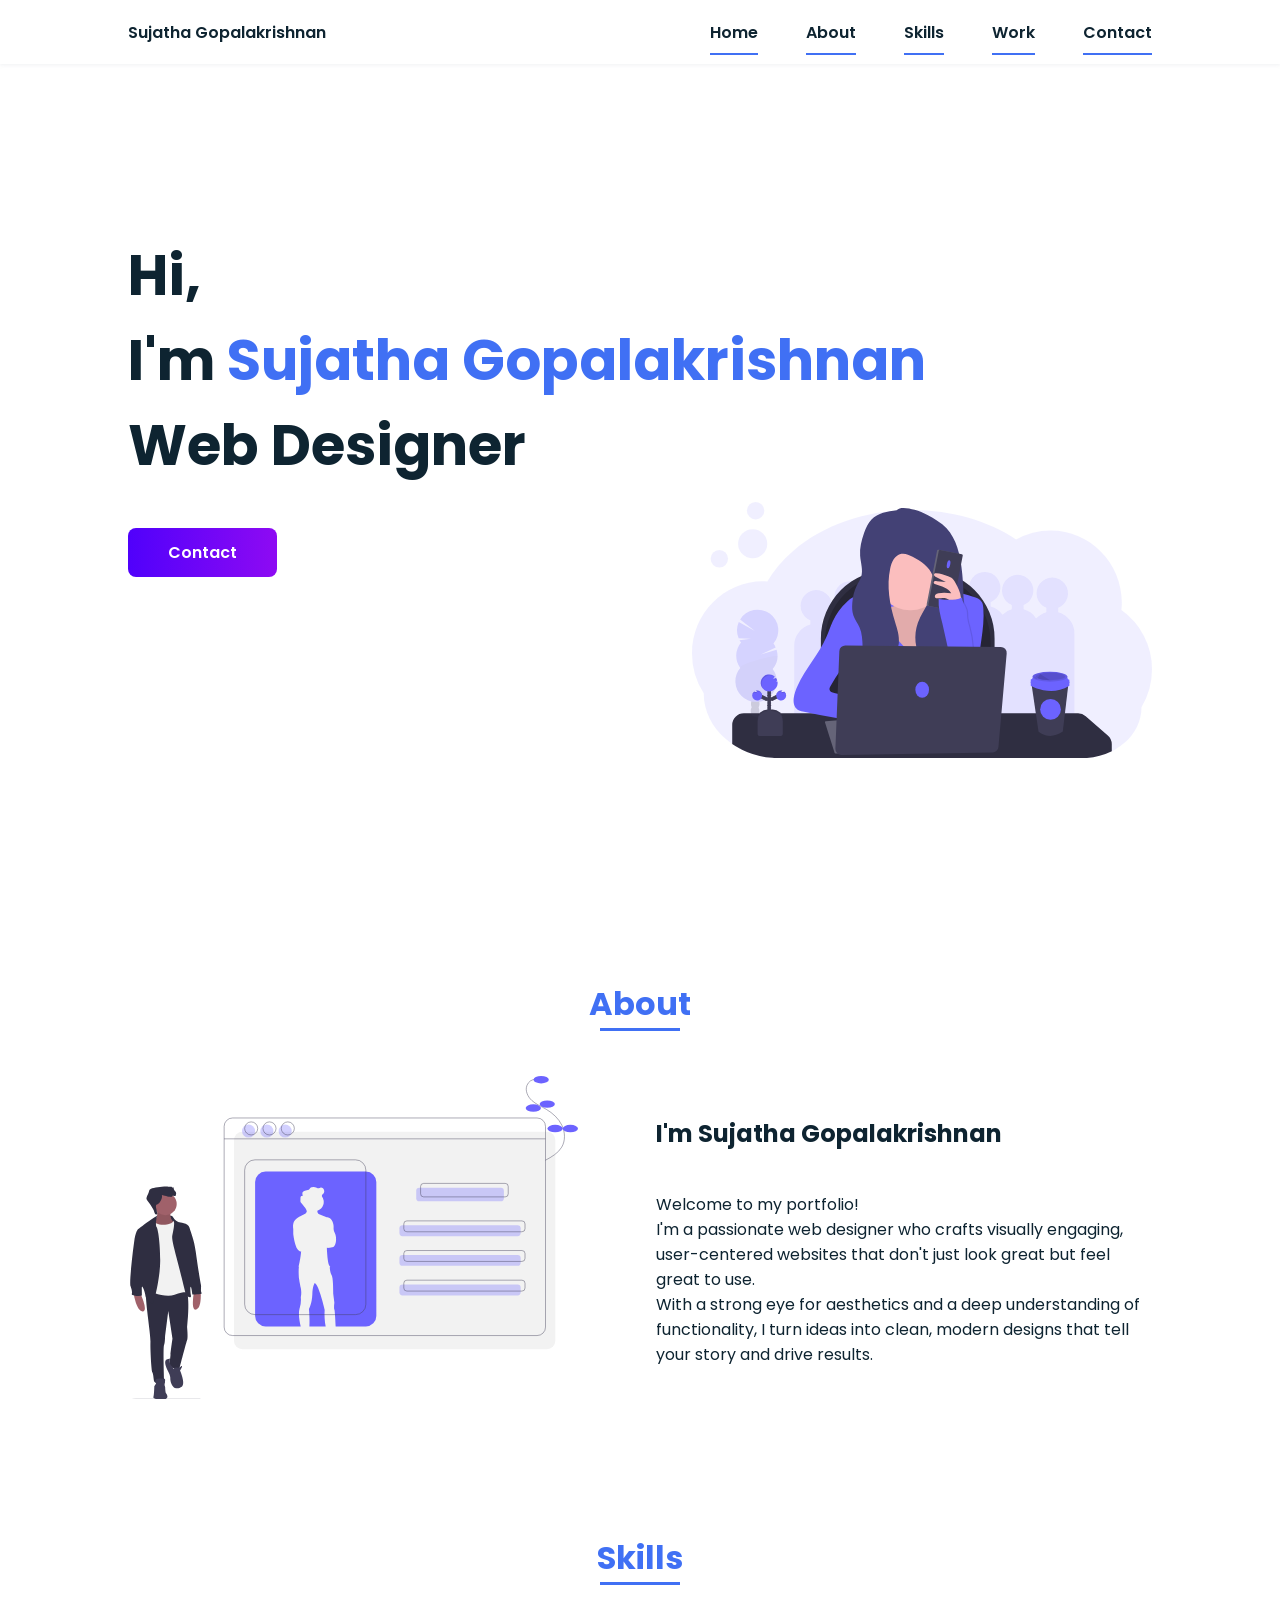
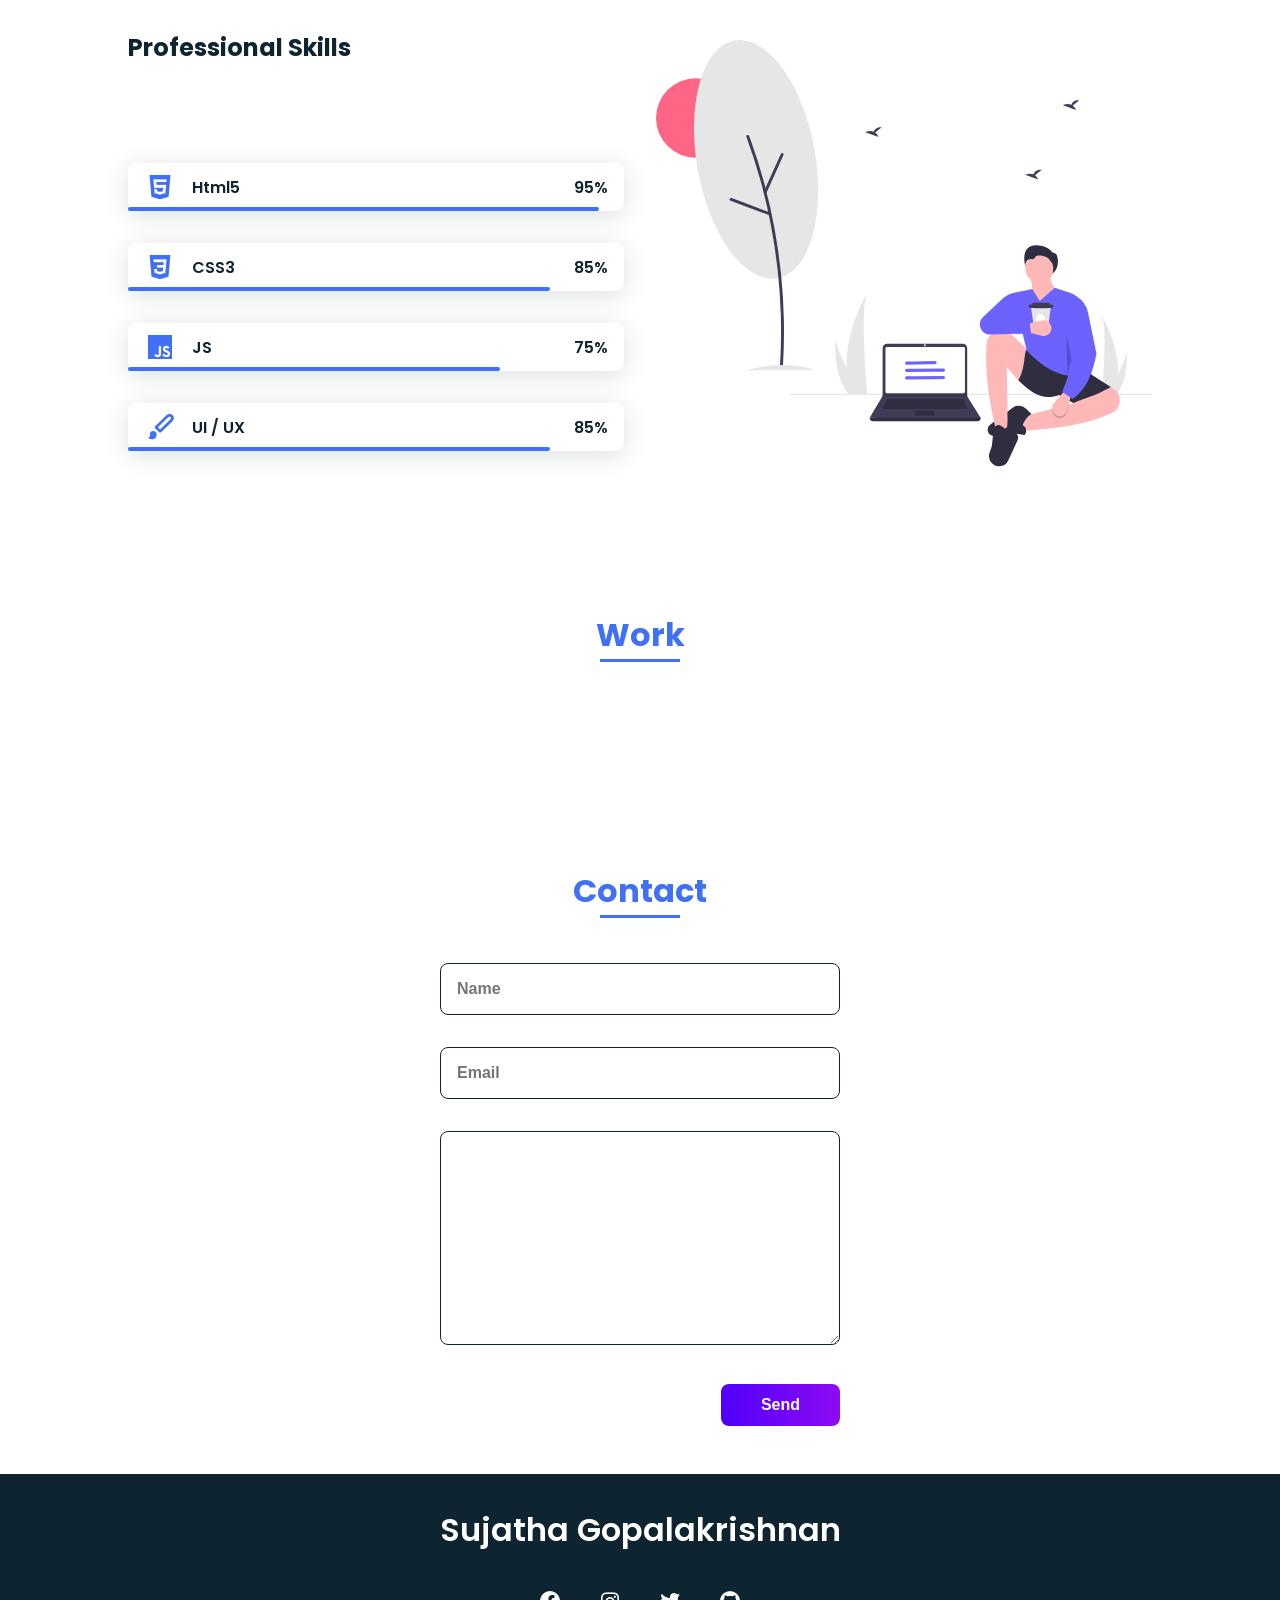
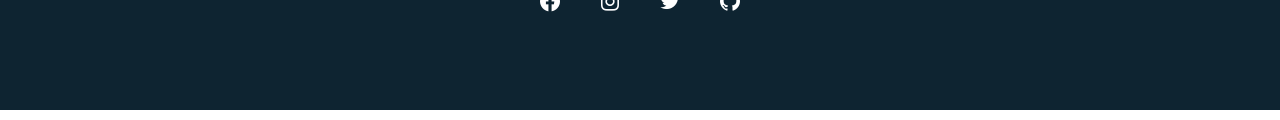
==== index.html @ 16f2803c "Add files via upload" ====
<!DOCTYPE html>
<html lang="en">
  <head>
    <meta charset="UTF-8" />
    <meta http-equiv="X-UA-Compatible" content="IE=edge" />
    <meta name="viewport" content="width=device-width, initial-scale=1.0" />
    <title>Professional Portfolio</title>
    <link rel="stylesheet" href="styles.css" />
    <link rel="stylesheet" href="https://unpkg.com/boxicons@latest/css/boxicons.min.css"
    />
    <link href="https://unpkg.com/aos@2.3.1/dist/aos.css" rel="stylesheet" />
  </head>
  <body>
    <!-- Header Section -->
    <header class="header">
      <nav class="nav bd_grid">
        <div>
          <a href="#" class="nav_logo">Sujatha Gopalakrishnan</a>
        </div>

        <div class="nav_menu" id="nav_menu">
          <ul class="nav_list">
            <li class="nav_items">
              <a href="#home" class="nav_link active">Home</a>
            </li>
            <li class="nav_items">
              <a href="#about" class="nav_link active">About</a>
            </li>
            <li class="nav_items">
              <a href="#skills" class="nav_link active">Skills</a>
            </li>
            <li class="nav_items">
              <a href="#work" class="nav_link active">Work</a>
            </li>
            <li class="nav_items">
              <a href="#contact" class="nav_link active">Contact</a>
            </li>
          </ul>
        </div>

        <div class="nav_toggle" id="nav_toggle">
          <i class="bx bx-menu-alt-right"></i>
        </div>
      </nav>
    </header>

    <main class="main">
      <!-- HOME SECTION -->
      <section class="home bd_grid" id="home">
        <div class="home_data" data-aos="fade-down">
          <h1 class="home_title">
            Hi, <br />I'm <span class="home_title-color">Sujatha Gopalakrishnan</span
            ><br />Web Designer
          </h1>
          <a href="#contact" class="button"> Contact</a>
        </div>

        <div class="home_social">
          <a href="#" class="home_social-icon" data-aos="fade-down"
            ><i class="bx bxl-facebook-circle"></i
          ></a>
          <a
            href="#"
            class="home_social-icon"
            data-aos="fade-down"
            data-aos-delay="250"
            ><i class="bx bxl-instagram"></i
          ></a>
          <a
            href="#"
            class="home_social-icon"
            data-aos="fade-down"
            data-aos-delay="300"
            ><i class="bx bxl-twitter"></i
          ></a>
          <a
            href="#"
            class="home_social-icon"
            data-aos="fade-down"
            data-aos-delay="350"
            ><i class="bx bxl-github"></i
          ></a>
        </div>

        <div class="home_img" data-aos="fade-down" data-aos-delay="500">
          <svg
            id="a154b3ae-224e-4b43-86b8-0ffeb27982c5"
            data-name="Layer 1"
            xmlns="http://www.w3.org/2000/svg"
            viewBox="0 0 1144 637"
          >
            <title>working remotely</title>
            <path
              d="M1172,547.81a180.56,180.56,0,0,1-26.12,93.88c0,34.62-16.14,66-42.32,88.87a144.74,144.74,0,0,1-21.08,15.28c-.3.19-.61.37-.92.55-.56.33-1.12.66-1.69,1l-.53.31h0c-2.39,1.35-4.83,2.65-7.32,3.87a165.67,165.67,0,0,1-73.76,17H245.17q-9,0-17.84-.72a211.15,211.15,0,0,1-61.06-14.14q-5.72-2.26-11.22-4.86-2.62-1.23-5.19-2.53c-1.07-.54-2.14-1.1-3.2-1.66A190.5,190.5,0,0,1,128,733.32a183.89,183.89,0,0,1-15.8-12.12C78.17,692,57.12,651.59,57.12,607A180.5,180.5,0,0,1,28,508.32c0-99.14,79.24-179.51,177-179.51,3,0,6,.09,9,.25.43,0,.85,0,1.28.06,16.48-28.09,38.51-53.9,65-76.62,72.24-61.9,177.82-100.92,295.43-100.92,98.82,0,189.15,27.55,258.34,73.07A174.18,174.18,0,0,1,920,202.1c97.74,0,177,80.37,177,179.51a184.9,184.9,0,0,1-1,18.78A180,180,0,0,1,1172,547.81Z"
              transform="translate(-28 -131.5)"
              fill="#6c63ff"
              opacity="0.1"
            />
            <path
              d="M938.69,405.47V394.74a39.05,39.05,0,1,0-29.38,0v10.73A55,55,0,0,0,883.77,421a55.08,55.08,0,0,0-31.08-22.52V387.74a39.05,39.05,0,1,0-29.38,0v10.73a55,55,0,0,0-23.21,13.16,55.08,55.08,0,0,0-29.41-20.16V380.74a39.05,39.05,0,1,0-29.38,0v10.73a55,55,0,0,0-26,16.06,55.09,55.09,0,0,0-36.57-33.06V363.74a39.05,39.05,0,1,0-29.38,0v10.73a55,55,0,0,0-40,47.77,54.62,54.62,0,0,0-16.57-7.77V403.74a39.05,39.05,0,1,0-29.38,0v10.73a55.18,55.18,0,0,0-34.66,28.7,54.58,54.58,0,0,0-15-6.7V425.74a39.05,39.05,0,1,0-29.38,0v10.73a54.29,54.29,0,0,0-14.21,6.22,55.14,55.14,0,0,0-34.41-28.22V403.74a39.05,39.05,0,1,0-29.38,0v10.73a55.1,55.1,0,0,0-35.87,31.36,55,55,0,0,0-18.75-9.36V425.74a39.05,39.05,0,1,0-29.38,0v10.73a55,55,0,0,0-40.31,53v248H392v-22h52v22H554v-22h79v-40h68v17h82v7h86v7H979v-248A55,55,0,0,0,938.69,405.47Z"
              transform="translate(-28 -131.5)"
              fill="#6c63ff"
              opacity="0.1"
            />
            <path
              d="M490.78,169h91.43A170.28,170.28,0,0,1,752.5,339.28V570a0,0,0,0,1,0,0h-432a0,0,0,0,1,0,0V339.28A170.28,170.28,0,0,1,490.78,169Z"
              fill="#2f2e41"
            />
            <path
              d="M500.78,178.28h71.43A170.28,170.28,0,0,1,742.5,348.56V560.71a0,0,0,0,1,0,0h-412a0,0,0,0,1,0,0V348.56A170.28,170.28,0,0,1,500.78,178.28Z"
              opacity="0.2"
            />
            <path
              d="M1072,734.09v17.46a165.67,165.67,0,0,1-73.76,17H245.17q-9,0-17.84-.72a211.15,211.15,0,0,1-61.06-14.14q-5.72-2.26-11.22-4.86-2.62-1.23-5.19-2.53c-1.07-.54-2.14-1.1-3.2-1.66A190.5,190.5,0,0,1,128,733.32V685.9A28.9,28.9,0,0,1,156.9,657H988.13a28.9,28.9,0,0,1,19,7.17l55,48.2A28.87,28.87,0,0,1,1072,734.09Z"
              transform="translate(-28 -131.5)"
              fill="#2f2e41"
            />
            <path
              d="M510.67,357.31q-32.71,2.16-65.17,7c-6.15.92-12.39,1.94-18,4.66a52.8,52.8,0,0,0-11.94,8.56,157.38,157.38,0,0,0-38,51.53c-5.57,12.15-9.57,25-14.82,37.25-18.69,43.75-52.59,79.53-72.32,122.82-4.27,9.37-7.87,19.15-9.3,29.34-1.48,10.54.2,22.84,8.86,29,4,2.83,8.86,4,13.62,5a1641.51,1641.51,0,0,0,181.57,29.65c-6.61-6.38-8.82-16.27-7.95-25.41s4.46-17.78,8-26.25q-51.81-11.43-103.36-24c-5.13-1.25-11.29-3.6-11.92-8.84-.32-2.67,1-5.24,2.3-7.59a407.17,407.17,0,0,1,52.4-74c0,28.06-1.39,59.75-1.39,87.82H747.35a248,248,0,0,1-6.84-48.85C739,501.24,757.1,447.89,752.4,394.24c-.44-4.95-1.12-10.05-3.71-14.29-4.47-7.32-13.39-10.35-21.59-12.85-31.44-9.56-63.54-19.23-96.4-18.48-9.77.23-19.5,1.37-29.21,2.52C571.9,354.63,540.4,355.34,510.67,357.31Z"
              transform="translate(-28 -131.5)"
              fill="#6c63ff"
            />
            <path
              d="M358.88,679.82l23.6,75.53a2.36,2.36,0,0,0,2.25,1.65H486l-24-88-101.06,7.77A2.36,2.36,0,0,0,358.88,679.82Z"
              transform="translate(-28 -131.5)"
              fill="#656478"
            />
            <path
              d="M532,389.79c-4.4,2.53-9.53,3.44-14.53,4.31l-32.27,5.6c-6.28,1.09-12.89,2.33-17.73,6.48-9.9,8.47-7.76,24.06-4.76,36.74l6,25.44c4.52,19.12,9.14,38.47,18.41,55.79,16.19,30.23,45.89,52,78.55,62.49,11.67,3.75,24,6.19,36.18,4.85,23.86-2.62,44.27-19.63,56.85-40.08s18.57-44.17,24.06-67.55c5.27-22.38,10.28-45.08,9.94-68.08-.1-7.16-.82-14.64-4.64-20.71-8.37-13.33-27.34-14.33-42.89-11.87-2.42.39-4.93.81-7.26.08-7-2.18-7.16-11.79-10.16-18.46-5.67-12.58-22.49-14.81-36.24-13.67s-35.16,2.61-47.14,10.4C532.85,369,545.51,382,532,389.79Z"
              transform="translate(-28 -131.5)"
              fill="#fbbebe"
            />
            <path
              d="M532,389.79c-4.4,2.53-9.53,3.44-14.53,4.31l-32.27,5.6c-6.28,1.09-12.89,2.33-17.73,6.48-9.9,8.47-7.76,24.06-4.76,36.74l6,25.44c4.52,19.12,9.14,38.47,18.41,55.79,16.19,30.23,45.89,52,78.55,62.49,11.67,3.75,24,6.19,36.18,4.85,23.86-2.62,44.27-19.63,56.85-40.08s18.57-44.17,24.06-67.55c5.27-22.38,10.28-45.08,9.94-68.08-.1-7.16-.82-14.64-4.64-20.71-8.37-13.33-27.34-14.33-42.89-11.87-2.42.39-4.93.81-7.26.08-7-2.18-7.16-11.79-10.16-18.46-5.67-12.58-22.49-14.81-36.24-13.67s-35.16,2.61-47.14,10.4C532.85,369,545.51,382,532,389.79Z"
              transform="translate(-28 -131.5)"
              opacity="0.1"
            />
            <path
              d="M505.29,418.45c4.88,10.24,8.54,21.1,14.44,30.79,4.69,7.7,10.7,14.49,16.68,21.24C551.9,488,567.59,505.66,586.76,519a222.93,222.93,0,0,1,55.37-109c8.26-8.87,18.6-17.61,30.72-17.28,7.52.21,14.46,3.94,20.72,8.09,7,4.63,13.62,10,18.65,16.67,7.95,10.62,11.38,24.07,12,37.32s-1.44,26.47-3.48,39.57l-10.5,67.71c-.61,3.92-1.46,8.25-4.66,10.6a14.67,14.67,0,0,1-6,2.16c-38.17,7.43-77.51,2.61-116.4,2.23-43-.41-87.19,4.49-127.92-9.19-2.13-.72-4.34-1.55-5.78-3.26a12.06,12.06,0,0,1-2-4.31c-9.49-30.72-1.88-63.73,3.75-95.38a748.38,748.38,0,0,0,9.51-75.78c.17-2.29,25.33,2.77,28.14,4.39C496.53,398.07,501.61,410.73,505.29,418.45Z"
              transform="translate(-28 -131.5)"
              fill="#6c63ff"
            />
            <g opacity="0.2">
              <path
                d="M194.87,668.29c0,.46-.05.91-.1,1.35q-5.72-2.26-11.22-4.86a9.1,9.1,0,0,1-5.19-2.53c-1.07-.54-2.14-1.1-3.2-1.66a13.68,13.68,0,0,1,.81-1.46c2.06-3.26,5.19-5.3,8.64-5.19s6.44,2.34,8.29,5.71A16.87,16.87,0,0,1,194.87,668.29Z"
                transform="translate(-28 -131.5)"
                fill="#3f3d56"
              />
              <path
                d="M195.41,651.17a16.88,16.88,0,0,1-2.51,8.48c-2.06,3.25-5.19,5.29-8.64,5.18l-.71-.05a9.1,9.1,0,0,1-5.19-2.53,12.53,12.53,0,0,1-2.39-3.12,17.55,17.55,0,0,1,.54-17.12c2.06-3.26,5.19-5.3,8.64-5.19s6.44,2.34,8.29,5.71A16.87,16.87,0,0,1,195.41,651.17Z"
                transform="translate(-28 -131.5)"
                fill="#3f3d56"
              />
              <ellipse
                cx="185.25"
                cy="633.7"
                rx="14.01"
                ry="10.7"
                transform="translate(-481.98 667.38) rotate(-88.19)"
                fill="#3f3d56"
              />
              <ellipse
                cx="185.79"
                cy="616.59"
                rx="14.01"
                ry="10.7"
                transform="translate(-464.35 651.34) rotate(-88.19)"
                fill="#3f3d56"
              />
              <ellipse
                cx="186.33"
                cy="599.47"
                rx="14.01"
                ry="10.7"
                transform="translate(-446.72 635.3) rotate(-88.19)"
                fill="#3f3d56"
              />
              <path
                d="M150,481.05a49.66,49.66,0,0,1-3.8-6l28.26-3.73L144,470.6a51.38,51.38,0,0,1,.31-40.64l40.12,22.44-36.75-28.84a51.28,51.28,0,1,1,82.84,60,51.12,51.12,0,0,1,5.55,9.53L199,510.93l39.33-11.83A51.34,51.34,0,0,1,228.53,547,51.28,51.28,0,1,1,148,544.43a51.28,51.28,0,0,1,2-63.38Z"
                transform="translate(-28 -131.5)"
                fill="#6c63ff"
              />
              <path
                d="M240.5,515.62a51.06,51.06,0,0,1-12,31.35A51.28,51.28,0,1,1,148,544.43C141.37,535.49,240.68,509.87,240.5,515.62Z"
                transform="translate(-28 -131.5)"
                opacity="0.1"
              />
            </g>
            <circle
              cx="68.02"
              cy="141.18"
              r="21.63"
              fill="#6c63ff"
              opacity="0.1"
            />
            <circle
              cx="158.17"
              cy="21.63"
              r="21.63"
              fill="#6c63ff"
              opacity="0.1"
            />
            <circle
              cx="150.84"
              cy="103.76"
              r="36.25"
              fill="#6c63ff"
              opacity="0.1"
            />
            <circle cx="543" cy="185.5" r="84" fill="#fbbebe" />
            <path
              d="M536.88,152.17c-22.41,2.84-46.6,6.59-62.44,22.69-8.86,9-14.05,21-18.32,32.88-6.62,18.5-11.55,38-10,57.63,1.38,17.56,7.88,35.52,2.62,52.34-2.42,7.74-7.17,14.5-10.86,21.71-6.84,13.39-10.06,28.4-11.24,43.39-.82,10.31-.66,20.92,2.73,30.69,3.61,10.4,10.65,19.25,15.11,29.31,6.6,14.86,7.26,31.58,7.77,47.83s.94,32.39,1.32,48.58c.24,10.18.26,21.08-5.37,29.57,20.79-8.33,41.87-16.83,59.66-30.43s32.19-33.21,34.49-55.49c1.86-18.06-4.24-35.86-9.5-53.24-13-43-21.4-88.84-11.94-132.75,3.41-15.81,11.7-33.46,27.61-36.37,9.71-1.77,19.4,2.66,28.15,7.24,20.68,10.82,42,24.82,49.7,46.85,7,19.92,1.11,42.11-8,61.13s-21.51,36.51-28.59,56.39c-10.87,30.5-7.81,66.21,10.25,93.08s51.43,43.4,83.52,39.06c-2.51-10.84-10.38-19.6-14.6-29.9-7.67-18.71-2.5-40.23,5.75-58.69S694.21,440,699.37,420.4c3.64-13.8,4.08-28.22,4.06-42.49,0-22.46-1.11-44.93-3.27-67.29s-5.46-45-12.58-66.51c-5.72-17.25-14.05-33.93-26.51-47.16-13.26-14.09-30.52-23.64-47.47-33-10.14-5.58-20.5-11.23-31.88-13.32-9-1.65-18.46-4-27.64-4.15C547.84,146.39,541.28,147.74,536.88,152.17Z"
              transform="translate(-28 -131.5)"
              fill="#434175"
            />
            <rect
              x="624.01"
              y="254.09"
              width="60.85"
              height="141.74"
              rx="2.9"
              transform="translate(45.9 -250.24) rotate(10.98)"
              fill="#656478"
            />
            <rect
              x="628.09"
              y="254.88"
              width="60.85"
              height="141.74"
              rx="2.9"
              transform="translate(46.13 -251) rotate(10.98)"
              fill="#3f3d56"
            />
            <ellipse
              cx="666.17"
              cy="286.29"
              rx="10.05"
              ry="4.15"
              transform="translate(230.2 754.21) rotate(-79.02)"
              fill="#6c63ff"
            />
            <path
              d="M683,332.5c-2.64-4.67-5.46-9.5-9.91-12.49a35,35,0,0,0-8.18-3.67c-9.69-3.39-19.54-6.81-29.79-7.35-1.67-.08-3.58,0-4.67,1.28-2.24,2.63,1.31,6.21,4.38,7.8l24.42,12.65-22.51-2.38c-3.27-.35-7.93.54-7.69,3.82.16,2.15,2.52,3.32,4.56,4,14.45,5,31.15,8.92,39.06,22-10.54-1-21.31-2-31.64.32-2.83.64-5.76,1.63-7.61,3.86s-2.06,6,.27,7.77c1.44,1.07,3.38,1.1,5.18,1,7.33-.35,14.85-1.81,21.89.28s13.29,9.47,10.86,16.39c6.24.56,13.62,0,19.39-2.69,6.36-3,6.21-8.64,5.82-15.44C696,356.33,689.39,343.9,683,332.5Z"
              transform="translate(-28 -131.5)"
              fill="#fbbebe"
            />
            <path
              d="M676.69,550.49a1125.21,1125.21,0,0,0-23-116.92c-5-20-10.68-40.34-9.25-60.92,20.66,2.63,39.17,4.58,58.21-3.86.31,10.81,8.15,20,11,30.45,1.91,7,1.19,14.41,1.94,21.62s3,14.2,4.93,21.21a260.23,260.23,0,0,1,6.63,106.74C709.48,550.91,694.32,553.22,676.69,550.49Z"
              transform="translate(-28 -131.5)"
              opacity="0.1"
            />
            <path
              d="M673.69,550.49a1125.21,1125.21,0,0,0-23-116.92c-5-20-10.68-40.34-9.25-60.92,20.66,2.63,39.17,4.58,58.21-3.86.31,10.81,8.15,20,11,30.45,1.91,7,1.19,14.41,1.94,21.62s3,14.2,4.93,21.21a260.23,260.23,0,0,1,6.63,106.74C706.48,550.91,691.32,553.22,673.69,550.49Z"
              transform="translate(-28 -131.5)"
              fill="#6c63ff"
            />
            <path
              d="M384.63,745.27l9.79-242.87a14.86,14.86,0,0,1,15-14.26l386.52,3.7A14.86,14.86,0,0,1,810.59,508L790.17,740.67a14.86,14.86,0,0,1-14.55,13.56l-375.88,6.5A14.87,14.87,0,0,1,384.63,745.27Z"
              transform="translate(-28 -131.5)"
              fill="#3f3d56"
            />
            <ellipse cx="572.5" cy="467" rx="17" ry="20" fill="#6c63ff" />
            <path
              d="M964,584.76l-.8,6.86-13,110.86c-33.89,23.63-60.25.92-60.48,0L873.34,591.1l-.93-6.34Z"
              transform="translate(-28 -131.5)"
              fill="#3f3d56"
            />
            <path
              d="M964,584.76l-.8,6.86c-38.18,22.2-78.91,4.92-89.86-.52l-.93-6.34Z"
              transform="translate(-28 -131.5)"
              opacity="0.1"
            />
            <path
              d="M870.5,578.74v10s50.5,29.36,96,0v-10Z"
              transform="translate(-28 -131.5)"
              fill="#6c63ff"
            />
            <path
              d="M876.37,565.53s-1.47,6.75-5.87,7.34v8.51h96v-7.63s-5.87-1.47-5-8.22Z"
              transform="translate(-28 -131.5)"
              fill="#6c63ff"
            />
            <ellipse
              cx="890.21"
              cy="434.76"
              rx="43.3"
              ry="12.48"
              fill="#6c63ff"
            />
            <ellipse
              cx="890.21"
              cy="434.76"
              rx="43.3"
              ry="12.48"
              opacity="0.1"
            />
            <path
              d="M956.22,565.53c0,5-16.42,9.1-36.69,9.1h-1.08c-13.61-.1-25.37-2-31.37-4.84-2.71-1.28-4.25-2.73-4.25-4.26,0-2.54,4.2-4.84,11-6.49a113.49,113.49,0,0,1,25.73-2.61C939.8,556.43,956.22,560.5,956.22,565.53Z"
              transform="translate(-28 -131.5)"
              opacity="0.1"
            />
            <path
              d="M918.45,574.63c-13.61-.1-25.37-2-31.37-4.84h0L893.8,559Z"
              transform="translate(-28 -131.5)"
              opacity="0.1"
            />
            <path
              d="M880.1,566.23c-.52-.11-1.21.07-1.31.59a1.27,1.27,0,0,0,.2.75,10.67,10.67,0,0,0,4.78,4.09,2.85,2.85,0,0,0,1.09.35,1,1,0,0,0,1-.52,1.13,1.13,0,0,0-.07-.93,4.13,4.13,0,0,0-1.24-1.36C883.21,568.15,881.84,566.52,880.1,566.23Z"
              transform="translate(-28 -131.5)"
              opacity="0.1"
            />
            <circle cx="891.67" cy="515.79" r="25.83" fill="#6c63ff" />
            <path
              d="M188.33,515.85h12.11a25,25,0,0,1,25,25V578a0,0,0,0,1,0,0H163.33a0,0,0,0,1,0,0V540.85A25,25,0,0,1,188.33,515.85Z"
              fill="#3f3d56"
            />
            <path
              d="M188.33,515.85h12.11a25,25,0,0,1,25,25V578a0,0,0,0,1,0,0H163.33a0,0,0,0,1,0,0V540.85A25,25,0,0,1,188.33,515.85Z"
              opacity="0.1"
            />
            <circle cx="191.9" cy="524.55" r="4.97" fill="#3f3d56" />
            <circle cx="191.9" cy="518.34" r="4.97" fill="#3f3d56" />
            <circle cx="191.9" cy="512.12" r="4.97" fill="#3f3d56" />
            <circle cx="191.9" cy="505.91" r="4.97" fill="#3f3d56" />
            <circle cx="191.9" cy="499.7" r="4.97" fill="#3f3d56" />
            <circle cx="191.9" cy="493.49" r="4.97" fill="#3f3d56" />
            <circle cx="191.9" cy="487.28" r="4.97" fill="#3f3d56" />
            <circle cx="199.36" cy="489.76" r="4.97" fill="#3f3d56" />
            <circle cx="204.33" cy="487.28" r="4.97" fill="#3f3d56" />
            <circle cx="209.3" cy="484.79" r="4.97" fill="#3f3d56" />
            <circle cx="191.9" cy="481.07" r="4.97" fill="#3f3d56" />
            <circle cx="191.9" cy="474.86" r="4.97" fill="#3f3d56" />
            <circle cx="191.9" cy="468.64" r="4.97" fill="#3f3d56" />
            <circle cx="191.9" cy="462.43" r="4.97" fill="#3f3d56" />
            <path
              d="M240.5,577.91c-1.23.18-2.47.31-3.71.39A28.56,28.56,0,0,0,240,575a21.22,21.22,0,0,0-3-5.83,10.22,10.22,0,0,1-4,1.26c-1.23.18-2.47.31-3.71.4,1.63-1.33,3.15-3.33,4.75-5a21.09,21.09,0,1,0,6.61,12Z"
              transform="translate(-28 -131.5)"
              fill="#6c63ff"
            />
            <path
              d="M257.11,602.6a9.68,9.68,0,0,1-4.18,1.39c-1.23.18-2.47.32-3.71.4a36.4,36.4,0,0,0,3.68-3.82,12.44,12.44,0,1,0,4.21,2Z"
              transform="translate(-28 -131.5)"
              fill="#6c63ff"
            />
            <circle cx="184.45" cy="489.76" r="4.97" fill="#3f3d56" />
            <circle cx="179.48" cy="487.28" r="4.97" fill="#3f3d56" />
            <circle cx="174.51" cy="484.79" r="4.97" fill="#3f3d56" />
            <path
              d="M182.7,602.6a9.64,9.64,0,0,0,4.18,1.39c1.23.18,2.47.32,3.71.4a35.42,35.42,0,0,1-3.68-3.82,12.44,12.44,0,1,1-4.21,2Z"
              transform="translate(-28 -131.5)"
              fill="#6c63ff"
            />
            <path
              d="M188.33,519.58h12.11a25,25,0,0,1,25,25v32.87a4.24,4.24,0,0,1-4.24,4.24H167.57a4.24,4.24,0,0,1-4.24-4.24V544.58a25,25,0,0,1,25-25Z"
              fill="#3f3d56"
            />
            <g opacity="0.1">
              <path
                d="M240.88,579.27a18.83,18.83,0,0,1-1.6,1.52c.57,0,1.13-.09,1.7-.15C241,580.18,240.93,579.72,240.88,579.27Z"
                transform="translate(-28 -131.5)"
              />
              <path
                d="M231.82,573.33c1.25-.08,2.48-.21,3.72-.39a12,12,0,0,0,3.23-.88,21.28,21.28,0,0,0-1.74-2.87,7.52,7.52,0,0,1-2,.85A28.79,28.79,0,0,1,231.82,573.33Z"
                transform="translate(-28 -131.5)"
              />
              <path
                d="M201.27,584a21.08,21.08,0,0,1,32.5-17.76l.32-.34a21.1,21.1,0,1,0-27.82,31.73A21,21,0,0,1,201.27,584Z"
                transform="translate(-28 -131.5)"
              />
            </g>
            <g opacity="0.1">
              <path
                d="M249.22,606.87c1.24-.08,2.48-.21,3.71-.39a9.7,9.7,0,0,0,4.18-1.4,12.43,12.43,0,0,1,5,8.8,11.38,11.38,0,0,0,.07-1.31,12.38,12.38,0,0,0-5-10,9.68,9.68,0,0,1-4.18,1.39l-1,.13A25.37,25.37,0,0,1,249.22,606.87Z"
                transform="translate(-28 -131.5)"
              />
              <path
                d="M249.72,602.63a10.19,10.19,0,0,1,1.24.09c.65-.69,1.29-1.43,1.94-2.15a12.4,12.4,0,0,0-15.6,12c0,.42,0,.83.06,1.24A12.42,12.42,0,0,1,249.72,602.63Z"
                transform="translate(-28 -131.5)"
              />
            </g>
            <g opacity="0.1">
              <path
                d="M190.59,606.87c-1.24-.08-2.48-.21-3.71-.39a9.65,9.65,0,0,1-4.18-1.4,12.43,12.43,0,0,0-5,8.8,11.38,11.38,0,0,1-.07-1.31,12.38,12.38,0,0,1,5-10,9.64,9.64,0,0,0,4.18,1.39l1,.13A23.67,23.67,0,0,0,190.59,606.87Z"
                transform="translate(-28 -131.5)"
              />
              <path
                d="M190.09,602.63a10.36,10.36,0,0,0-1.25.09c-.64-.69-1.28-1.43-1.93-2.15a12.4,12.4,0,0,1,15.6,12c0,.42,0,.83-.06,1.24A12.42,12.42,0,0,0,190.09,602.63Z"
                transform="translate(-28 -131.5)"
              />
            </g>
          </svg>
        </div>
      </section>

      <!-- ABOUT SECTION -->
      <section class="about section" id="about">
        <h2 class="section-title" data-aos="fade-down">About</h2>

        <div class="about_container bd_grid">
          <div class="about_img" data-aos="fade-down" data-aos-delay="50">
            <svg
              id="fe80fb2b-bcaf-407e-919b-306adc32f78b"
              data-name="Layer 1"
              xmlns="http://www.w3.org/2000/svg"
              viewBox="0 0 1032 741.75278"
            >
              <title>profile</title>
              <line
                y1="741.25278"
                x2="166"
                y2="741.25278"
                fill="none"
                stroke="#3f3d56"
                stroke-miterlimit="10"
              />
              <rect
                x="243"
                y="127.75278"
                width="737"
                height="499"
                rx="19.39764"
                fill="#f2f2f2"
              />
              <rect
                x="220.5"
                y="96.25278"
                width="737"
                height="499"
                rx="19.39764"
                fill="none"
                stroke="#3f3d56"
                stroke-miterlimit="10"
              />
              <line
                x1="220.5"
                y1="144.09298"
                x2="957.5"
                y2="144.09298"
                fill="none"
                stroke="#3f3d56"
                stroke-miterlimit="10"
              />
              <rect
                x="661"
                y="256.25278"
                width="201"
                height="31"
                rx="7.09252"
                fill="#6c63ff"
                opacity="0.3"
              />
              <rect
                x="622.5"
                y="342.25278"
                width="278"
                height="25"
                rx="7.09252"
                fill="#6c63ff"
                opacity="0.3"
              />
              <rect
                x="622.5"
                y="410.25278"
                width="278"
                height="25"
                rx="7.09252"
                fill="#6c63ff"
                opacity="0.3"
              />
              <rect
                x="622.5"
                y="478.25278"
                width="278"
                height="25"
                rx="7.09252"
                fill="#6c63ff"
                opacity="0.3"
              />
              <rect
                x="671"
                y="246.25278"
                width="201"
                height="31"
                rx="7.09252"
                fill="none"
                stroke="#3f3d56"
                stroke-miterlimit="10"
              />
              <rect
                x="632.5"
                y="332.25278"
                width="278"
                height="25"
                rx="7.09252"
                fill="none"
                stroke="#3f3d56"
                stroke-miterlimit="10"
              />
              <rect
                x="632.5"
                y="400.25278"
                width="278"
                height="25"
                rx="7.09252"
                fill="none"
                stroke="#3f3d56"
                stroke-miterlimit="10"
              />
              <rect
                x="632.5"
                y="468.25278"
                width="278"
                height="25"
                rx="7.09252"
                fill="none"
                stroke="#3f3d56"
                stroke-miterlimit="10"
              />
              <circle
                cx="276.5"
                cy="126.25278"
                r="15"
                fill="#6c63ff"
                opacity="0.3"
              />
              <circle
                cx="318.5"
                cy="126.25278"
                r="15"
                fill="#6c63ff"
                opacity="0.3"
              />
              <circle
                cx="360.5"
                cy="126.25278"
                r="15"
                fill="#6c63ff"
                opacity="0.3"
              />
              <circle
                cx="282.5"
                cy="120.25278"
                r="15"
                fill="none"
                stroke="#3f3d56"
                stroke-miterlimit="10"
              />
              <circle
                cx="324.5"
                cy="120.25278"
                r="15"
                fill="none"
                stroke="#3f3d56"
                stroke-miterlimit="10"
              />
              <circle
                cx="366.5"
                cy="120.25278"
                r="15"
                fill="none"
                stroke="#3f3d56"
                stroke-miterlimit="10"
              />
              <path
                d="M537.854,653.37916c-2.51135-11.56848-3.17724-27.36932-2.33252-38.36047,0,0-12.69836-55.78644-22.68994-60.99133l-.00305.003c-.153.19678-5.00195,6.55383-5.61706,26.22443-.62452,19.98284-7.69971,33.09655-7.69971,33.09655s2.28955,24.90766.98047,40.02777Z"
                transform="translate(-84.5 -79.12639)"
                fill="#6c63ff"
              />
              <path
                d="M630.22827,298.37916H399.77173A23.77169,23.77169,0,0,0,376,322.15083V629.6075a23.77168,23.77168,0,0,0,23.77173,23.77166h80.855c-2.7002-11.19934-6.057-28.69067-2.65735-40.85241l-.00159-.008.0022.00525c.15869-.56757.32727-1.12738.51611-1.67047a63.49747,63.49747,0,0,0,2.29175-24.35407,50.6095,50.6095,0,0,0,0-21.23175c-2.4978-11.65564-4.24634-23.10522-4.24634-23.10522s-1.377-15.40234-.1748-24.84424c.02661-.2074.05762-.404.08667-.60541-.42432-.09655-.66235-.15228-.66235-.15228s3.53881-16.02789,4.78759-26.22748c.29493-2.40783.683-5.46032,1.10315-8.71478a20.93993,20.93993,0,0,1-3.3927-.86035c-11.24035-3.9549-14.779-39.75751-14.779-39.75751V429.656s-3.74683-17.38092,9.36694-25.08258c12.62793-7.41644,17.66968-9.44617,18.02613-9.58643.09619-.06878.19018-.13128.28833-.20727a11.06127,11.06127,0,0,0,3.28967-4.23371q.02619-.42873.01233-.85211c-.21326-4.06665-3.04419-7.76507-5.73047-10.99225q-3.43653-4.12857-6.87341-8.25726a8.07194,8.07194,0,0,1-1.77027-2.86487,6.604,6.604,0,0,1-.187-1.80389q-.00275-.33691.004-.673.056-3.07836.16724-6.15545c.06445-1.79224.51562-4.05353,2.27075-4.42182.91284-.19159,2.12109.14246,2.60364-.65576a1.56534,1.56534,0,0,0,.11682-1.06054c-.00586.02661-.00733.05444-.015.0805-.00586-.03339-.01159-.06695-.01782-.09985a22.43656,22.43656,0,0,1-.65051-4.38636,5.84207,5.84207,0,0,1,.282-1.96984c1.01672-2.97516,4.51782-4.196,7.61133-4.75727,3.09375-.56134,6.56653-1.04425,8.5083-3.51709a26.9506,26.9506,0,0,1,1.68884-2.37384,6.62979,6.62979,0,0,1,3.16589-1.59674,17.49792,17.49792,0,0,1,11.50623,1.02118c1.49646.68286,2.99963,1.60248,4.64124,1.49841,1.70507-.108,3.16162-1.3081,4.84509-1.60009,2.71911-.47156,5.31872,1.56567,6.65869,3.97827a9.85108,9.85108,0,0,1,1.23279,5.02313,6.912,6.912,0,0,1-1.76416,4.74109c-1.17017,1.24145-2.91626,2.09418-3.4021,3.72955-.198.66565-.152,1.38257-.32691,2.05457-.02185.084-.05737.16241-.08606.24365.03211.04169.06714.08112.09888.123a21.231,21.231,0,0,1-10.33215,33.01928c-.00794.21058-.01624.42133-.01514.63306a9.173,9.173,0,0,0,2.8396,7.0647l18.54724,7.606s11.16565-1.3534,15.19495,15.30957a28.82628,28.82628,0,0,1,.68982,8.45746c-.14636,2.51251.19507,6.93573,3.05725,12.66,4.57934,9.15881,3.53857,30.18237-5.82837,32.26392-8.87231,1.97161-12.32361,1.14331-12.66382,1.05023l-.02014.3681c.14612,3.94489,1.55029,37.969,6.64758,42.086,1.40955,1.13849,1.14026,1.90753-.01635,2.42578l.0028.00336s.0094.21856.03113.612c.15308,2.48846.93994,11.96472,4.35254,17.357,3.956,6.24457,3.54077,42.25739,3.54077,42.25739l2.70386,21.23181s-1.66419,13.11371,0,15.4024c.94556,1.29785,2.09057,21.40351,2.905,38.56964h69.53027A23.77168,23.77168,0,0,0,654,629.6075V322.15083A23.77169,23.77169,0,0,0,630.22827,298.37916Z"
                transform="translate(-84.5 -79.12639)"
                fill="#6c63ff"
              />
              <rect
                x="267.5"
                y="192.25278"
                width="278"
                height="355"
                rx="23.77165"
                fill="none"
                stroke="#3f3d56"
                stroke-miterlimit="10"
              />
              <path
                d="M185.32419,400.757S176,398,174,401s2.72669,24.7477,2.72669,24.7477l20.54589,1.24859-7.17022-18.10653Z"
                transform="translate(-84.5 -79.12639)"
                fill="#2f2e41"
              />
              <path
                d="M113.44417,579.34709s18.69466,41.04232,4.29762,39.753-19.98395-39.753-19.98395-39.753Z"
                transform="translate(-84.5 -79.12639)"
                fill="#a0616a"
              />
              <path
                d="M235.71128,575.07127s-8.20129,44.34751,5.45523,39.61078,9.76437-43.40874,9.76437-43.40874Z"
                transform="translate(-84.5 -79.12639)"
                fill="#a0616a"
              />
              <path
                d="M181.34664,390.46647s-.21488,20.6286,7.73573,21.703-4.51251,12.03335-4.51251,12.03335l-14.18216,2.79346L149.974,425.49212l-9.025-11.60359s15.90121-7.52084,9.025-30.9429Z"
                transform="translate(-84.5 -79.12639)"
                fill="#a0616a"
              />
              <path
                d="M181.34664,390.46647s-.21488,20.6286,7.73573,21.703-4.51251,12.03335-4.51251,12.03335l-14.18216,2.79346L149.974,425.49212l-9.025-11.60359s15.90121-7.52084,9.025-30.9429Z"
                transform="translate(-84.5 -79.12639)"
                opacity="0.1"
              />
              <path
                d="M217.87645,564.95005s10.09942,21.703,2.14881,89.82036c0,0,2.3637,24.0667.42977,28.5792s-17.83515,65.75367-17.83515,65.75367-20.41371,4.5125-23.20717-9.025c0,0,2.79346-19.33931,2.57857-22.34765s4.51251-35.88516,4.51251-35.88516l-9.66966-63.60485-7.306,57.37329s0,16.54586-2.36369,20.19884,0,77.14236,0,77.14236,6.66132,11.17383-3.4381,11.38871-19.12443-.21488-19.984-7.306-1.28929-14.18216-3.4381-18.47979-4.94227-53.50543-4.29762-70.69593-14.18216-105.50669-9.45478-114.74659S217.87645,564.95005,217.87645,564.95005Z"
                transform="translate(-84.5 -79.12639)"
                fill="#2f2e41"
              />
              <circle cx="85.8877" cy="293.29006" r="25.78575" fill="#a0616a" />
              <path
                d="M144.60195,414.31829s15.68633,11.60359,38.46374,2.3637c0,0,7.52084-3.653,6.8762-9.2399s15.68633,44.91018,15.68633,44.91018l16.54586,87.88643-.85953,35.88517s-7.306-3.653-30.08337,4.51251-59.95187-9.2399-59.95187-9.2399l1.28929-92.18405,1.28928-53.72031,3.4381-11.81847S139.015,410.45043,144.60195,414.31829Z"
                transform="translate(-84.5 -79.12639)"
                fill="#f2f2f2"
              />
              <path
                d="M182.06324,399.89323s3.79591-.61662,7.44889,5.18517,12.24823,9.45477,12.24823,9.45477,20.84348,1.28929,23.85182,12.46312,10.52918,26.43039,14.18216,54.57983,10.95894,73.05963,12.03335,76.71261-1.50417,14.8268,1.50417,18.2649-21.27325,3.4381-21.27325,3.4381-2.14881-17.62026-3.653-17.62026-1.0744,11.81847.42977,20.41372-10.95895,0-10.95895,0-9.66965-39.32327-18.90955-74.77867S184.355,452.99692,186.074,445.04631s6.44644-30.728,3.00834-32.87683S182.06324,399.89323,182.06324,399.89323Z"
                transform="translate(-84.5 -79.12639)"
                fill="#2f2e41"
              />
              <path
                d="M151.07551,399.87428s-5.614,3.05531-19.7962,13.15473-23.85182,17.83514-23.85182,17.83514-5.58691,4.29762-9.025,29.86849S87.22865,552.48693,90.237,560.8673s4.08275,13.32264,3.00834,18.26491,22.56253,4.72739,22.99229,3.653-.64464-20.6286.42977-21.05836,6.87619,11.60359,7.9506,21.703,13.53752,18.05,16.331,18.05,17.1905-58.23282,17.40538-97.98585-4.72739-73.2745-8.38037-78.00189S151.07551,399.87428,151.07551,399.87428Z"
                transform="translate(-84.5 -79.12639)"
                fill="#2f2e41"
              />
              <path
                d="M188.86748,751.03721s1.71905-4.72739,7.73573-3.22322,10.09942-3.86786,10.09942-3.86786,3.22322-.42977,1.0744,3.653-3.86786,6.8762-3.86786,6.8762,12.89288,29.43873,4.51251,36.52981-18.05,2.79346-18.05,2.79346-9.45477-6.66132-9.025-24.28159c0,0-.42976-5.58691-5.58691-14.61192s-9.025-22.77741-2.79346-25.356,7.83546-2.67436,7.83546-2.67436-2.916,13.33721,4.61624,17.99776Z"
                transform="translate(-84.5 -79.12639)"
                fill="#3f3d56"
              />
              <path
                d="M148.89957,784.3438s-5.15715-9.66966,3.4381-10.74406,17.83515-1.71905,17.40538,2.79345-1.50417,11.38871-1.50417,11.38871l1.50417,4.94227s.42977,12.24823,1.93393,13.7524,9.66966,14.397-7.73572,14.397-22.56253-1.93393-21.05836-6.01667,1.93393-24.28158,1.93393-24.28158Z"
                transform="translate(-84.5 -79.12639)"
                fill="#3f3d56"
              />
              <path
                d="M162.22221,351.78785s12.03335,3.22322,18.26491,4.51251,5.58691-2.3637,5.58691-2.3637,8.16549,1.07441,7.73572.21488,3.4381-5.372-1.0744-10.52918-3.22322-9.025-3.22322-9.025h-3.86786l-1.07441-1.50417h-6.01668s-4.5125-1.71905-16.331,0-27.93456,2.14881-29.22385,9.2399-7.95061,15.90121-5.58691,19.98395,15.90121,20.84348,17.1905,27.93456,7.30933,8.66659,7.09277,4.22585-6.23325-19.91218-1.0761-20.55682S164.5859,360.16822,162.22221,351.78785Z"
                transform="translate(-84.5 -79.12639)"
                fill="#2f2e41"
              />
              <path
                d="M1019.38065,86.58377a22.982,22.982,0,0,0-19.80994,13.851c-4.9535,11.97382,1.42449,26.03885,10.999,34.77028s21.87358,13.72225,33.04831,20.28234c15.00952,8.81128,28.4968,21.04282,36.00691,36.74386s8.30888,35.15009-.51891,50.14991c-8.1937,13.9224-23.09255,22.2549-37.30219,29.9397"
                transform="translate(-84.5 -79.12639)"
                fill="none"
                stroke="#3f3d56"
                stroke-miterlimit="10"
              />
              <ellipse cx="947.5" cy="8.5" rx="17.5" ry="8.5" fill="#6c63ff" />
              <ellipse cx="961.5" cy="64.5" rx="17.5" ry="8.5" fill="#6c63ff" />
              <ellipse cx="929.5" cy="73.5" rx="17.5" ry="8.5" fill="#6c63ff" />
              <ellipse
                cx="979.5"
                cy="120.5"
                rx="17.5"
                ry="8.5"
                fill="#6c63ff"
              />
              <ellipse
                cx="1014.5"
                cy="120.5"
                rx="17.5"
                ry="8.5"
                fill="#6c63ff"
              />
            </svg>
          </div>

          <div>
            <h2
              class="about_subtitle"
              data-aos="fade-down"
              data-aos-delay="350"
            >
              I'm Sujatha Gopalakrishnan
            </h2>
            <p class="about_text" data-aos="fade-down" data-aos-delay="450">
              
            </p><br>
            Welcome to my portfolio! 
            </br>
            I'm a passionate web designer who crafts visually engaging, user-centered websites 
            that don't just look great but feel great to use.<br>With a strong eye for aesthetics and a deep understanding of functionality, 
            I turn ideas into clean, modern designs that tell your story and drive results.</br>
          </div>
        </div>
      </section>

      <!-- SKILLS SECTION -->
      <section class="skills section" id="skills">
        <h2 class="section-title" data-aos="fade-down">Skills</h2>

        <div class="skills_container bd_grid">
          <div>
            <h2
              class="skills_subtitle"
              data-aos="fade-down"
              data-aos-delay="250"
            >
              Professional Skills
            </h2>
            <p class="skills_text" data-aos="fade-down" data-aos-delay="350">
              Skills mean nothing if they aren't tested. Here's how I sharpened mine and proved their edge.
            </p>
            <!-- SKILLS HTML -->
            <div class="skills_data" data-aos="fade-right">
              <div class="skills_name">
                <i class="bx bxl-html5 skill_icon"></i>
                <span class="skill_name">Html5</span>
              </div>

              <div><span class="skill_percentage">95%</span></div>

              <div class="skill_bar skill_html"></div>
            </div>

            <!-- SKILLS css -->
            <div class="skills_data" data-aos="fade-right" data-aos-delay="250">
              <div class="skills_name">
                <i class="bx bxl-css3 skill_icon"></i>
                <span class="skill_name">CSS3</span>
              </div>

              <div><span class="skill_percentage">85%</span></div>

              <div class="skill_bar skill_css"></div>
            </div>

            <!-- SKILLS JS -->
            <div class="skills_data" data-aos="fade-right" data-aos-delay="250">
              <div class="skills_name">
                <i class="bx bxl-javascript skill_icon"></i>
                <span class="skill_name">JS</span>
              </div>

              <div><span class="skill_percentage">75%</span></div>

              <div class="skill_bar skill_js"></div>
            </div>

            <!-- SKILLS UI/UX -->
            <div class="skills_data" data-aos="fade-right" data-aos-delay="250">
              <div class="skills_name">
                <i class="bx bxs-paint skill_icon"></i>
                <span class="skill_name">UI / UX</span>
              </div>

              <div><span class="skill_percentage">85%</span></div>

              <div class="skill_bar skill_ui"></div>
            </div>
          </div>

          <div data-aos="fade-left" data-aos-delay="350">
            <svg
              id="a379d9a4-f6fe-40d1-beba-a0916853bd02"
              data-name="Layer 1"
              xmlns="http://www.w3.org/2000/svg"
              viewBox="0 0 938.75919 806.74836"
            >
              <circle
                cx="75.36532"
                cy="147.52379"
                r="75.36532"
                fill="#ff6584"
              />
              <path
                d="M1004.987,679.01278a136.64937,136.64937,0,0,1-6.38326,37.7743c-.08893.28379-.18213.56334-.2753.84715H974.50666c.02541-.25416.05085-.538.07627-.84715,1.5884-18.26028,10.74606-129.39752-.20334-148.4033C975.33687,569.9256,1006.83381,620.99164,1004.987,679.01278Z"
                transform="translate(-130.62041 -46.62582)"
                fill="#e6e6e6"
              />
              <path
                d="M1003.19956,716.78708c-.19909.28379-.40664.56758-.61842.84715H984.71056c.13555-.24144.29227-.52523.4744-.84715,2.95233-5.32856,11.69063-21.25916,19.80207-37.7743,8.71716-17.74774,16.71423-36.169,16.04074-42.836C1021.23531,637.68045,1027.267,683.51959,1003.19956,716.78708Z"
                transform="translate(-130.62041 -46.62582)"
                fill="#e6e6e6"
              />
              <rect
                x="253.75919"
                y="669.38465"
                width="685"
                height="2.24072"
                fill="#e6e6e6"
              />
              <path
                d="M822.84364,785.9808l3.32758-27.45259,94.00433-24.125-10.81466-32.444c7.53317-21.60748,20.759-32.2,44.92242-21.62931l41.56416,25.82015a26.533,26.533,0,0,1,12.49331,23.97036v0a26.51238,26.51238,0,0,1-15.09493,22.535C946.71544,774.71149,887.41112,783.15126,822.84364,785.9808Z"
                transform="translate(-130.62041 -46.62582)"
                fill="#ffb8b8"
              />
              <path
                d="M828.66691,794.29977l-29.11638-4.15948-27.23329,5.55781a11.76263,11.76263,0,0,1-14.1045-11.0354v0a11.76267,11.76267,0,0,1,4.67429-9.88433l42.67473-32.15219A19.2662,19.2662,0,0,1,830.519,744.136l10.62634,10.23277c-7.60426,4.71745-13.25855,11.79578-16.63793,21.62931Q835.46964,782.0244,828.66691,794.29977Z"
                transform="translate(-130.62041 -46.62582)"
                fill="#2f2e41"
              />
              <circle
                cx="725.85545"
                cy="432.52561"
                r="26.92727"
                fill="#ffb8b8"
              />
              <path
                d="M898.54623,532.25232l-60.31251,25.37284c4.90182-24.6117,7.3447-47.03168,0-60.72845l38.6832-4.57544C874.99682,502.84723,884.78379,516.94354,898.54623,532.25232Z"
                transform="translate(-130.62041 -46.62582)"
                fill="#ffb8b8"
              />
              <path
                d="M796.22294,785.14891l-22.46121-1.6638c-13.76-57.37964-20.805-111.61522-17.73-161.1123a27.99719,27.99719,0,0,1,28.55155-26.31008h0a27.95972,27.95972,0,0,1,18.63912,7.698l29.04629,27.64082a119.53382,119.53382,0,0,1,29.4304,43.81895c8.2263,21.54543,5.27317,33.62388-14.36545,31.57272a48.46037,48.46037,0,0,1-31.55432-16.7762l-21.22016-24.66128Z"
                transform="translate(-130.62041 -46.62582)"
                fill="#ffb8b8"
              />
              <path
                d="M778.829,853.33321h0a19.21665,19.21665,0,0,1-16.93815-25.37662l4.38389-12.8594,3.32759-32.444c5.12583-10.45979,12.38523-8.895,20.79742-.8319,5.348-.52506,6.49594-5.87278,5.82327-13.31035l16.86453,22.70225a13.53384,13.53384,0,0,1,1.45034,13.68454l-16.97287,37.23082A19.21666,19.21666,0,0,1,778.829,853.33321Z"
                transform="translate(-130.62041 -46.62582)"
                fill="#2f2e41"
              />
              <path
                d="M991.30271,703.20708c-30.78017,17.46983-40.42721,17.97672-71.12716,30.36423l-26.6207-14.97414c-31.26416,11.56034-53.19528-4.287-76.95044-27.86854,15.54546-25.89253,8.67013-59.53966,18.30173-59.06466l115.21769,36.1875,4.99138,12.47846Z"
                transform="translate(-130.62041 -46.62582)"
                fill="#2f2e41"
              />
              <path
                d="M954.28331,676.17044c-40.6823,17.60906-84.48565-1.03464-121.87286-42.01078l-24.75581-99.97937a8.344,8.344,0,0,1,6.42773-10.32486l28.72679-5.74536,14.14224,22.46121,28.28449-24.9569,30.03793,9.8201A23.19158,23.19158,0,0,1,930.9073,543.455Z"
                transform="translate(-130.62041 -46.62582)"
                fill="#6c63ff"
              />
              <path
                d="M889.66449,760.92835h0a14.69073,14.69073,0,0,1-5.97562-23.22858l19.01689-22.43017,13.31034,7.48707-6.854,27.943A14.69072,14.69072,0,0,1,889.66449,760.92835Z"
                transform="translate(-130.62041 -46.62582)"
                opacity="0.2"
              />
              <path
                d="M889.66449,757.60077l0,0a14.69073,14.69073,0,0,1-5.97562-23.22858L902.70572,711.942l13.31034,7.48707-6.854,27.943A14.69073,14.69073,0,0,1,889.66449,757.60077Z"
                transform="translate(-130.62041 -46.62582)"
                fill="#ffb8b8"
              />
              <path
                d="M919.34365,726.08424,899.37813,712.7739l29.11638-77.3664L917.67986,526.429l9.86544,6.1659a46.09758,46.09758,0,0,1,20.72563,29.82761l15.99514,77.97633C957.26725,676.34074,945.60181,707.96424,919.34365,726.08424Z"
                transform="translate(-130.62041 -46.62582)"
                fill="#6c63ff"
              />
              <polygon
                points="776.661 555.922 786.644 605.836 778.433 635.028 776.661 555.922"
                opacity="0.2"
              />
              <path
                d="M830.14152,476.84239s-15.517-50.78312,31.90729-40.13255c7.3558,1.652,13.71081,5.92791,18.76625,11.52072a4.56981,4.56981,0,0,0,3.57247,1.45942c7.57575,0,12.25524,27.07165-2.89626,38.97641,0,0,3.0916-16.01961-2.528-21.47812a12.0563,12.0563,0,0,1-2.5013-3.22058c-3.65758-7.37809-15.95243-9.79984-24.432-9.17173-4.329.32067-4.70747,7.8684-9.4997,6.81418C831.62612,459.21134,828.1454,471.843,830.14152,476.84239Z"
                transform="translate(-130.62041 -46.62582)"
                fill="#2f2e41"
              />
              <path
                d="M877.87455,552.21622l-.3135,2.29926-1.93792,14.18773-3.17365,23.23436-.79455,5.81721a1.85307,1.85307,0,0,1-1.83645,1.60276H848.65539a1.85358,1.85358,0,0,1-1.83647-1.59825l-.80823-5.82172-3.22718-23.23436-1.97213-14.19807-.31689-2.2845a1.85321,1.85321,0,0,1,1.83531-2.10888h33.70831a1.85417,1.85417,0,0,1,1.83644,2.10446Z"
                transform="translate(-130.62041 -46.62582)"
                fill="#e6e6e6"
              />
              <path
                d="M713.94258,497.33038H743.294a1.85356,1.85356,0,0,1,1.85356,1.85356v2.44864a1.85351,1.85351,0,0,1-1.85351,1.85351H713.94263a1.85356,1.85356,0,0,1-1.85356-1.85356V499.1839A1.85351,1.85351,0,0,1,713.94258,497.33038Z"
                fill="#3f3d56"
              />
              <path
                d="M880.52618,553.18977a196.18942,196.18942,0,0,1-42.57495,0,1.85342,1.85342,0,0,1-1.85346-1.85341h0v-2.44879a1.85343,1.85343,0,0,1,1.85346-1.85341,174.44189,174.44189,0,0,0,42.57495,0,1.85344,1.85344,0,0,1,1.85341,1.85341v2.44879A1.85344,1.85344,0,0,1,880.52618,553.18977Z"
                transform="translate(-130.62041 -46.62582)"
                fill="#3f3d56"
              />
              <circle cx="727.75919" cy="527.00841" r="8" fill="#fff" />
              <path
                d="M878.94621,590.46462v0A14.69073,14.69073,0,0,1,860.9047,606.269L832.31055,599.404l.68373-15.25628,28.0328-6.47708A14.69073,14.69073,0,0,1,878.94621,590.46462Z"
                transform="translate(-130.62041 -46.62582)"
                fill="#ffb8b8"
              />
              <path
                d="M840.31347,602.13164l-77.1686,1.92921a19.16715,19.16715,0,0,1-19.45354-21.8718v0a19.16712,19.16712,0,0,1,5.88033-11.28657l36.33349-33.9894a48.51883,48.51883,0,0,1,24.20448-12.25587l12.734-2.38762,7.48707,56.569-43.25863-4.99138,50.7457,5.82328Z"
                transform="translate(-130.62041 -46.62582)"
                fill="#6c63ff"
              />
              <path
                d="M738.65069,768.1268H541.64343a6.60576,6.60576,0,0,1-6.60576-6.60576h0q107.12263-12.44971,210.21878,0h0A6.60576,6.60576,0,0,1,738.65069,768.1268Z"
                transform="translate(-130.62041 -46.62582)"
                fill="#2f2e41"
              />
              <path
                d="M745.25645,761.90961,535.03767,761.521l24.36362-40.99461.11657-.19429V629.98469a8.34976,8.34976,0,0,1,8.35046-8.35046H711.26008a8.34976,8.34976,0,0,1,8.35046,8.35046v90.96916Z"
                transform="translate(-130.62041 -46.62582)"
                fill="#3f3d56"
              />
              <path
                d="M567.67792,627.46285a2.72307,2.72307,0,0,0-2.72,2.72v82.37778a2.7232,2.7232,0,0,0,2.72,2.72H712.6162a2.72333,2.72333,0,0,0,2.72-2.72V630.18287a2.7232,2.7232,0,0,0-2.72-2.72Z"
                transform="translate(-130.62041 -46.62582)"
                fill="#fff"
              />
              <path
                d="M568.63047,726.16076a1.169,1.169,0,0,0-1.0591.67849l-7.50719,16.32013a1.16568,1.16568,0,0,0,1.05891,1.653H718.99531a1.1656,1.1656,0,0,0,1.0424-1.68712l-8.16006-16.32012a1.15981,1.15981,0,0,0-1.0424-.64434Z"
                transform="translate(-130.62041 -46.62582)"
                fill="#2f2e41"
              />
              <circle cx="508.94379" cy="577.72843" r="1.74859" fill="#fff" />
              <path
                d="M624.04664,747.92093a1.16751,1.16751,0,0,0-1.1255.86253l-1.8831,6.99434a1.16562,1.16562,0,0,0,1.1255,1.46892H657.976a1.16545,1.16545,0,0,0,1.10121-1.54709l-2.421-6.99434a1.16634,1.16634,0,0,0-1.10159-.78436Z"
                transform="translate(-130.62041 -46.62582)"
                fill="#2f2e41"
              />
              <polygon
                points="588.99 672.346 588.99 673.901 428.781 673.901 428.901 673.706 428.901 672.346 588.99 672.346"
                fill="#2f2e41"
              />
              <path
                d="M491.52194,667.13261a175.14542,175.14542,0,0,0,8.18151,48.41582c.114.36373.23344.722.35286,1.0858H530.589c-.03257-.32576-.06518-.68949-.09775-1.0858-2.03588-23.40445-13.77337-165.85054.26061-190.21049C529.52494,527.3141,489.1549,592.76613,491.52194,667.13261Z"
                transform="translate(-130.62041 -46.62582)"
                fill="#e6e6e6"
              />
              <path
                d="M493.813,715.54843c.25518.36373.5212.72747.79265,1.0858h22.905c-.17373-.30946-.3746-.67319-.608-1.0858-3.784-6.82969-14.984-27.24816-25.38058-48.41582-11.17289-22.74753-21.42285-46.35825-20.55963-54.90349C470.6963,614.15641,462.96541,672.909,493.813,715.54843Z"
                transform="translate(-130.62041 -46.62582)"
                fill="#e6e6e6"
              />
              <path
                d="M545.473,221.78479l12.41349-9.92842c-9.64348-1.06394-13.60582,4.19541-15.22744,8.35823-7.53388-3.12835-15.73541.97151-15.73541.97151l24.83709,9.01675A18.79465,18.79465,0,0,0,545.473,221.78479Z"
                transform="translate(-130.62041 -46.62582)"
                fill="#3f3d56"
              />
              <path
                d="M919.35713,170.6795l12.41349-9.92841c-9.64349-1.06394-13.60582,4.19541-15.22744,8.35823-7.53389-3.12835-15.73541.97151-15.73541.97151l24.83709,9.01674A18.79483,18.79483,0,0,0,919.35713,170.6795Z"
                transform="translate(-130.62041 -46.62582)"
                fill="#3f3d56"
              />
              <path
                d="M847.87608,302.43457l12.41348-9.92842c-9.64348-1.06394-13.60581,4.19541-15.22743,8.35823-7.53389-3.12835-15.73542.97151-15.73542.97151l24.8371,9.01674A18.79481,18.79481,0,0,0,847.87608,302.43457Z"
                transform="translate(-130.62041 -46.62582)"
                fill="#3f3d56"
              />
              <ellipse
                cx="320.01291"
                cy="272.58054"
                rx="112.0821"
                ry="228.69277"
                transform="translate(-173.90826 14.4814) rotate(-10.22048)"
                fill="#e6e6e6"
              />
              <path
                d="M301.65642,229.77517q14.78775,40.21121,26.31876,81.51807,11.509,41.26774,19.68957,83.36863,8.18007,42.08713,12.9707,84.73824,4.767,42.57644,6.1255,85.44331,1.35042,42.82083-.7457,85.65769-.258,5.24814-.56839,10.49347c-.21056,3.58181,5.36184,3.56959,5.57167,0q2.52606-42.97206,1.585-86.05062-.94624-42.83215-5.3194-85.49687-4.38378-42.78927-12.14609-85.146-7.767-42.33823-18.91259-83.9628-11.13864-41.57793-25.61467-82.16468-1.76623-4.94872-3.58171-9.87963c-1.22732-3.33733-6.6142-1.89487-5.37265,1.48117Z"
                transform="translate(-130.62041 -46.62582)"
                fill="#3f3d56"
              />
              <path
                d="M340.048,335.23028l24.68456-54.8093L371.69,264.9728a2.87134,2.87134,0,0,0-.99943-3.81155,2.80754,2.80754,0,0,0-3.81155.99942L342.19442,316.97,335.237,332.41815a2.87134,2.87134,0,0,0,.99943,3.81155,2.80754,2.80754,0,0,0,3.81155-.99942Z"
                transform="translate(-130.62041 -46.62582)"
                fill="#3f3d56"
              />
              <path
                d="M345.50228,372.68041l-56.28535-21.10324-15.86421-5.948a2.80924,2.80924,0,0,0-3.42691,1.94574,2.84665,2.84665,0,0,0,1.94574,3.42691L328.15689,372.105l15.86421,5.948a2.80924,2.80924,0,0,0,3.42691-1.94574,2.84663,2.84663,0,0,0-1.94573-3.42691Z"
                transform="translate(-130.62041 -46.62582)"
                fill="#3f3d56"
              />
              <path
                d="M301.67218,671.62582s67.78868-22.28669,130.93431,0"
                transform="translate(-130.62041 -46.62582)"
                fill="#e6e6e6"
              />
              <path
                d="M604.99788,661.06645c13.43289-.13986,26.86407-.38,40.29636-.5625q6.717-.09126,13.43431-.16c3.85856-.04017,3.86843-6.04028,0-6-13.43289.13986-26.86407.38-40.29636.5625q-6.717.09124-13.43431.16c-3.85856.04017-3.86843,6.04027,0,6Z"
                transform="translate(-130.62041 -46.62582)"
                fill="#6c63ff"
              />
              <path
                d="M604.99788,675.06645l54.29031-.5625,15.44036-.16c3.85858-.04,3.86842-6.04008,0-6l-54.29031.5625-15.44036.16c-3.85858.04-3.86842,6.04008,0,6Z"
                transform="translate(-130.62041 -46.62582)"
                fill="#6c63ff"
              />
              <path
                d="M604.99788,689.06645l54.29031-.5625,15.44036-.16c3.85858-.04,3.86842-6.04008,0-6l-54.29031.5625-15.44036.16c-3.85858.04-3.86842,6.04008,0,6Z"
                transform="translate(-130.62041 -46.62582)"
                fill="#6c63ff"
              />
            </svg>
          </div>
        </div>
      </section>

      <!-- WORK SECTION -->
      <section class="work section" id="work">
        <h2 class="section-title" data-aos="fade-down">Work</h2>

        <div
          class="work_container bd_grid"
          data-aos="fade-down"
          data-aos-delay="250"
        >
          
        <div class="work_img">
          <img src="./photo/work1.jpg" alt="" width="100%" height="auto" />
        </div>

        <div class="work_img">
          <img src="./photo/work2.jpg" alt="" width="100%" height="auto" />
        </div>

        <div class="work_img">
          <img src="./photo/work3.jpg" alt=""width="100%" height="auto" />
        </div>

        <div class="work_img">
          <img src="./photo/work4.jpg" alt=""width="100%" height="auto" />
        </div>

        <div class="work_img">
          <img src="./photo/work5.jpg" alt=""width="100%" height="auto" />
        </div>

        <div class="work_img">
          <img src="./photo/work6.jpg" alt=""width="100%" height="auto" />
        </div>
        </div>
      </section>

      <!-- CONTACT SECTION -->

      <section class="contact section" id="contact">
        <h2 class="section-title" data-aos="fade-down">Contact</h2>

        <div class="contact_container bd_grid">
          <form action="#" class="contact_form">
            <input
              type="text"
              placeholder="Name"
              class="control_input"
              data-aos="fade-right"
              data-aos-delay="250"
            />
            <input
              type="mail"
              placeholder="Email"
              class="control_input"
              data-aos="fade-right"
              data-aos-delay="300"
            />
            <textarea
              name=""
              id=""
              cols="0"
              rows="10"
              class="control_input"
              data-aos="fade-right"
              data-aos-delay="400"
            ></textarea>

            <input
              type="button"
              value="Send"
              class="control_button button"
              data-aos="fade-right"
              data-aos-delay="450"
            />
          </form>
        </div>
      </section>

      <!-- Footer Section -->
      <footer class="footer">
        <p class="footer_title" data-aos="fade-down">Sujatha Gopalakrishnan</p>

        <div class="footer_socials">
          <a
            href="#"
            class="footer_icon"
            data-aos="fade-down"
            data-aos-delay="250"
            ><i class="bx bxl-facebook-circle"></i
          ></a>
          <a
            href="#"
            class="footer_icon"
            data-aos="fade-down"
            data-aos-delay="350"
            ><i class="bx bxl-instagram"></i
          ></a>
          <a
            href="#"
            class="footer_icon"
            data-aos="fade-down"
            data-aos-delay="450"
            ><i class="bx bxl-twitter"></i
          ></a>
          <a
            href="#"
            class="footer_icon"
            data-aos="fade-down"
            data-aos-delay="550"
            ><i class="bx bxl-github"></i
          ></a>
        </div>

        <p data-aos="fade-down" data-aos-delay="650">
          &#169; 2025 copyright all right reserved
        </p>
      </footer>
    </main>

    <script src="https://unpkg.com/aos@2.3.1/dist/aos.js"></script>
    <script src="./assets/js/main.js"></script>

    <script>
      AOS.init({
        duration: 1200,
        once: false,
      });
    </script>
  </body>
</html>
---- styles.css ----
/* Google Font - Poppins */
@import url("https://fonts.googleapis.com/css2?family=Poppins:ital,wght@0,100;0,200;0,300;0,400;0,500;0,600;0,700;0,800;0,900;1,100;1,200;1,300;1,400;1,500;1,600;1,700;1,800;1,900&display=swap");
/* Variables */
:root {
  --header-height: 3rem;
  --font-semi: 600;
}

/* Colors */

:root {
  --first-color: #4070f4;
  --second-color: #0e2431;
  --gardient-color: linear-gradient(to right, #5001fb, #8e0af3);
}

/* FONT STYLE */
:root {
  --body-font: "Poppins", sans-serif;
  --big-font-size: 2rem;
  --h2-font-size: 1.5rem;
  --nomral-font-size: 0.938rem;
}

/* Media Screen Min-Width : 768px */
@media screen and (min-width: 768px) {
  :root {
    --big-font-size: 3.5rem;
    --h2-font-size: 2rem;
    --nomral-font-size: 1rem;
  }
}

/* Margins */
:root {
  --mb-1: 0.5rem;
  --mb-2: 1rem;
  --mb-3: 1.5rem;
  --mb-4: 2rem;
  --mb-5: 2.5rem;
  --mb-6: 3rem;
}

/* Z-index */
:root {
  --z-back: -10;
  --z-normal: 1;
  --z-tooltip: 10;
  --z-fixed: 100;
}

/* Base */
*,
::before,
::before {
  box-sizing: border-box;
}

html {
  scroll-behavior: smooth;
}

body {
  margin: var(--header-height) 0 0 0;
  font-family: var(--body-font);
  font-size: var(--nomral-font-size);
  color: var(--second-color);
}

h1,
h2,
p {
  margin: 0;
}

ul {
  margin: 0;
  padding: 0;
  list-style: none;
}

a {
  text-decoration: none;
}

img {
  max-width: 100%;
  height: auto;
  display: block;
}

/* CUSTOM CSS CLASSES */

/* LAYOUT */
.bd_grid {
  max-width: 1024px;
  display: grid;
  grid-template-columns: 100%;
  grid-column-gap: 2rem;
  width: calc(100% - 2rem);
  margin-left: var(--mb-2);
  margin-right: var(--mb-2);
}

.header {
  width: 100%;
  position: fixed;
  top: 0;
  left: 0;
  z-index: var(--z-fixed);
  background: #fff;
  box-shadow: 0 1px 4px rgba(146, 161, 176, 0.15);
}

/* Navbar */
.nav {
  height: var(--header-height);
  display: flex;
  justify-content: space-between;
  align-items: center;
  font-weight: var(--font-semi);
}

@media screen and (max-width: 768px) {
  .nav_menu {
    position: fixed;
    top: var(--header-height);
    right: -100%;
    width: 80%;
    height: 100%;
    padding: 2rem;
    background-color: var(--second-color);
    transition: 0.5s;
  }
}

.nav_items {
  margin-bottom: var(--mb-4);
}

.nav_link {
  position: relative;
  color: #fff;
}

.nav_link:hover {
  position: relative;
}

.nav_link:hover::after {
  position: absolute;
  content: "";
  width: 100%;
  height: 0.18rem;
  left: 0;
  top: 2rem;
  background-color: var(--first-color);
}

.nav_logo {
  color: var(--second-color);
}

.nav_toggle {
  color: var(--second-color);
  font-size: 1.5rem;
  cursor: pointer;
}

/* ACTIVE MENU */
.active::after {
  position: absolute;
  content: "";
  width: 100%;
  height: 0.18rem;
  left: 0;
  top: 2rem;
  background-color: var(--first-color);
}

.show {
  right: 0;
}

.home {
  height: calc(100vh - 3rem);
  row-gap: 1rem;
}

.home_data {
  align-self: center;
}

.home_title {
  font-size: var(--big-font-size);
  margin-bottom: var(--mb-5);
}

.home_title-color {
  color: var(--first-color);
}

.home_social {
  display: flex;
  flex-direction: column;
}

.home_social-icon {
  width: max-content;
  margin-bottom: var(--mb-2);
  font-size: 1.5rem;
  color: var(--second-color);
}

.home_social-icon:hover {
  color: var(--first-color);
}

.home_img {
  position: absolute;
  right: 0;
  bottom: 0;
  width: 300px;
}

.home_img svg {
  width: 100%;
}

/* BUTTONS */
.button {
  display: inline-block;
  color: #fff;
  padding: 0.75rem 2.5rem;
  font-weight: var(--font-semi);
  border-radius: 0.5rem;
  background: var(--gardient-color);
}

.button:hover {
  box-shadow: 0 10px 36px rgba(0, 0, 0, 0.15);
}

.section {
  padding-top: 3rem;
  padding-bottom: 2rem;
}

.section-title {
  position: relative;
  font-size: var(--h2-font-size);
  color: var(--first-color);
  margin-top: var(--mb-2);
  margin-bottom: var(--mb-4);
  text-align: center;
}

.section-title::after {
  position: absolute;
  content: "";
  width: 64px;
  height: 0.18rem;
  left: 0;
  right: 0;
  margin: auto;
  top: 2rem;
  background-color: var(--first-color);
}

/* ABOUT SECTION */

.about_container {
  row-gap: 2rem;
  text-align: center;
}

.about_subtitle {
  margin-bottom: var(--mb-2);
}

.about_img {
  justify-content: center;
}

.about_img svg {
  width: 300px;
  border-radius: 0.5rem;
}

/* SKILLS */
.skills_container {
  row-gap: 2rem;
  text-align: center;
}

.skills_subtitle {
  margin-bottom: var(--mb-2);
}

.skills_text {
  margin-bottom: var(--mb-4);
}

.skills_data {
  display: flex;
  justify-content: space-between;
  align-items: center;
  position: relative;
  font-weight: var(--font-semi);
  padding: 0.5rem 1rem;
  margin-bottom: var(--mb-4);
  border-radius: 0.5rem;
  box-shadow: 0 4px 25px rgba(14, 36, 49, 0.15);
}

.skill_icon {
  font-size: 2rem;
  margin-right: var(--mb-2);
  color: var(--first-color);
}

.skills_name {
  display: flex;
  align-items: center;
}

.skill_bar {
  position: absolute;
  left: 0;
  bottom: 0;
  background-color: var(--first-color);
  height: 0.25rem;
  border-radius: 0.5rem;
  z-index: var(--z-back);
}

.skill_html {
  width: 95%;
}

.skill_css {
  width: 85%;
}

.skill_js {
  width: 75%;
}

.skill_ui {
  width: 85%;
}

/* WORK */

.work {
  text-align: center;
}

.work_container {
  row-gap: 2rem;
}

.work_img {
  box-shadow: 0 4px 25px rgba(14, 36, 49, 0.15);
  border-radius: 0.5rem;
  overflow: hidden;
}

.work_img img {
  transition: 1s;
  cursor: pointer;
}

.work_img img:hover {
  transform: scale(1.1);
}

/* Contact */

.control_input {
  width: 100%;
  font-size: var(--nomral-font-size);
  font-weight: var(--font-semi);
  padding: 1rem;
  border-radius: 0.5rem;
  border: 1.5px solid var(--second-color);
  outline: none;
  margin-bottom: var(--mb-4);
}

.control_button {
  display: block;
  border: none;
  outline: none;
  font-size: var(--nomral-font-size);
  cursor: pointer;
  margin-left: auto;
}

/* Footer */
.footer {
  background-color: var(--second-color);
  color: #fff;
  text-align: center;
  font-weight: var(--font-semi);
  padding: 2rem 0;
}

.footer_title {
  font-size: 2rem;
  margin-bottom: var(--mb-4);
}

.footer_socials {
  margin-bottom: var(--mb-4);
}

.footer_icon {
  font-size: 1.5rem;
  color: #fff;
  margin: 0 var(--mb-2);
}

@media screen and (min-width: 768px) {
  body {
    margin: 0;
  }

  .section {
    padding-top: 4rem;
    padding-bottom: 3rem;
  }
  .section-title {
    margin-bottom: var(--mb-6);
  }

  .section-title::after {
    width: 80px;
    top: 3rem;
  }

  .nav {
    height: calc(var(--header-height) + 1rem);
  }

  .nav_items {
    margin-left: var(--mb-6);
    margin-bottom: 0;
  }

  .nav_list {
    display: flex;
    padding-top: 0;
  }

  .nav_toggle {
    display: none;
  }

  .nav_link {
    color: var(--second-color);
  }

  .home {
    height: 100vh;
  }

  .home_data {
    align-self: flex-end;
  }
  .home_social {
    padding-top: 0;
    padding-bottom: 2.5rem;
    flex-direction: row;
    align-self: flex-end;
  }

  .home_social-icon {
    margin-bottom: 0;
    margin-right: var(--mb-4);
  }

  .home_img {
    width: 460px;
    bottom: 15%;
  }

  .home_img svg {
    width: 100%;
  }

  .about_container,
  .skills_container {
    grid-template-columns: repeat(2, 1fr);
    align-items: center;
    text-align: initial;
  }

  .about_img svg {
    width: 450px;
  }

  .work_container {
    grid-template-columns: repeat(3, 1fr);
    grid-template-rows: repeat(2, 1fr);
    column-gap: 2rem;
  }

  .contact_form {
    width: 400px;
  }
  .contact_container {
    justify-items: center;
  }
}

@media screen and (min-width: 1024px) {
  .bd_grid {
    margin-left: auto;
    margin-right: auto;
  }

  .home_img {
    right: 10%;
  }
}
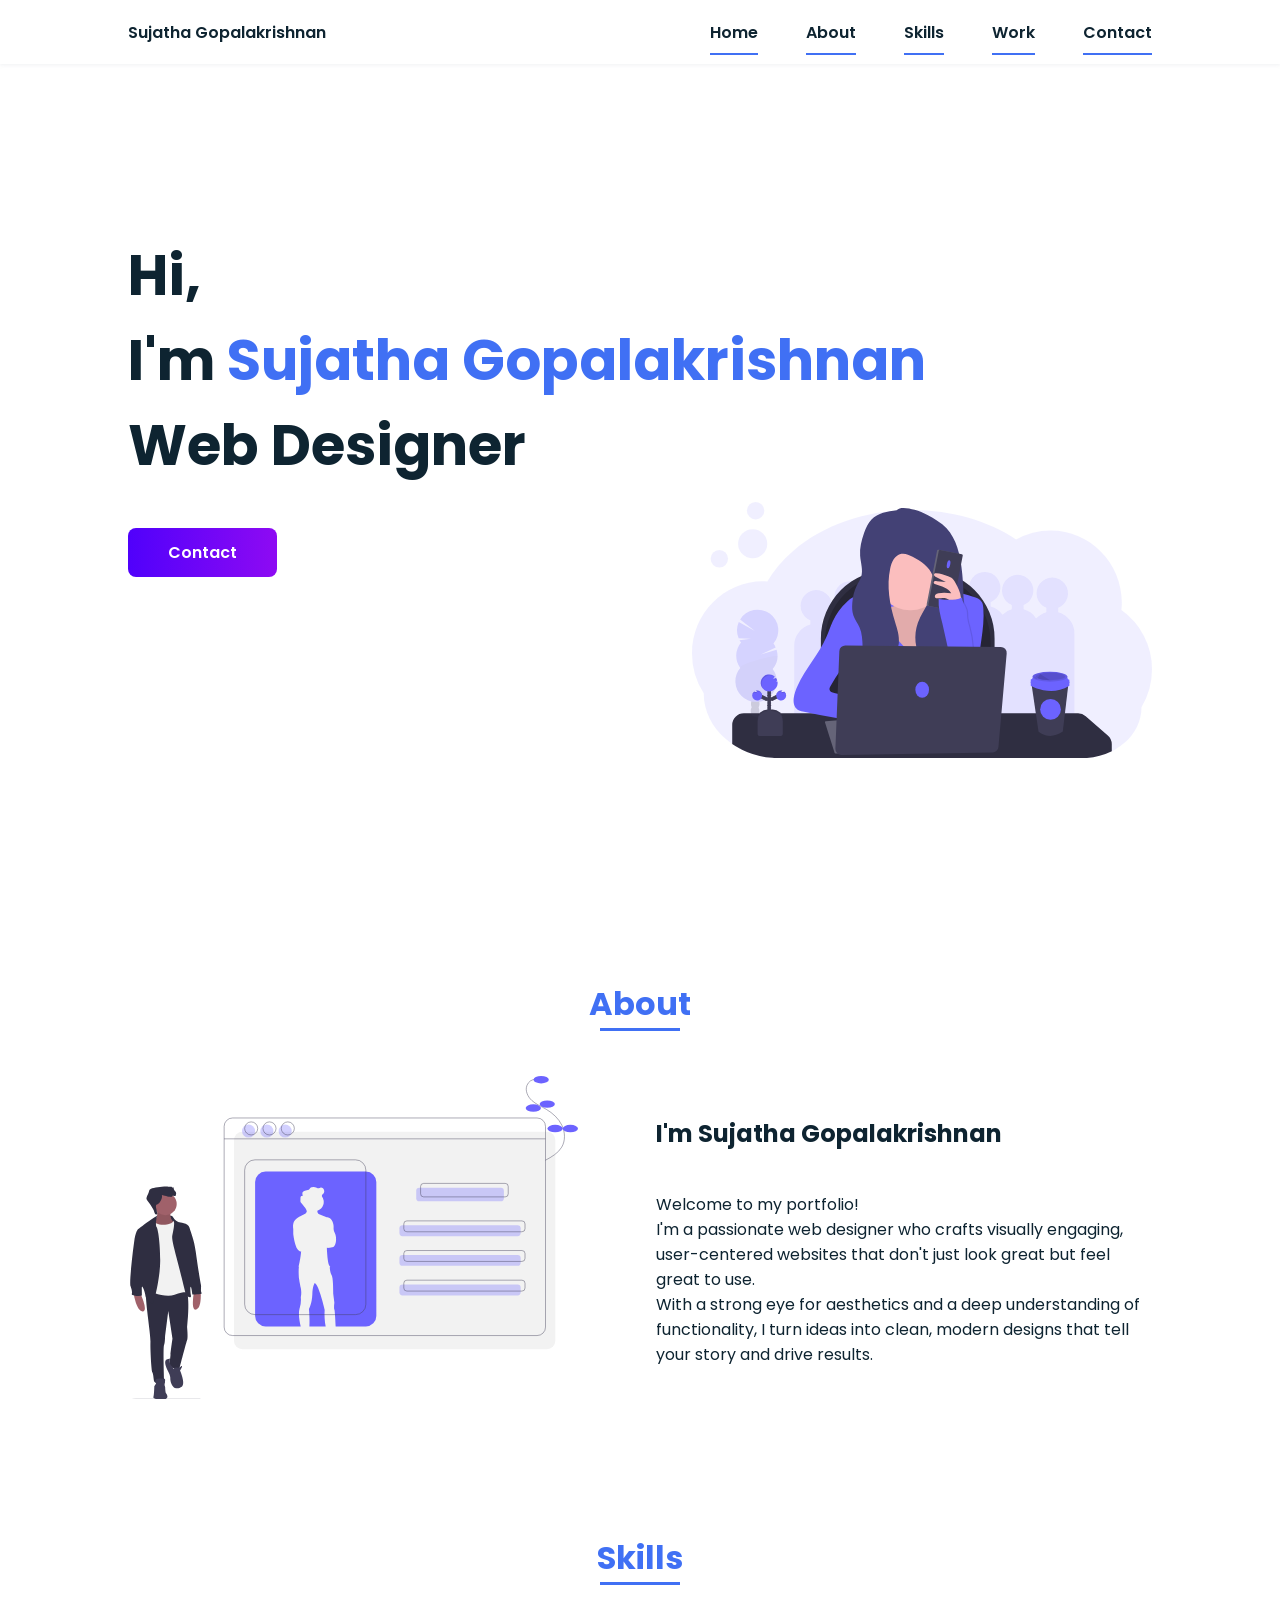
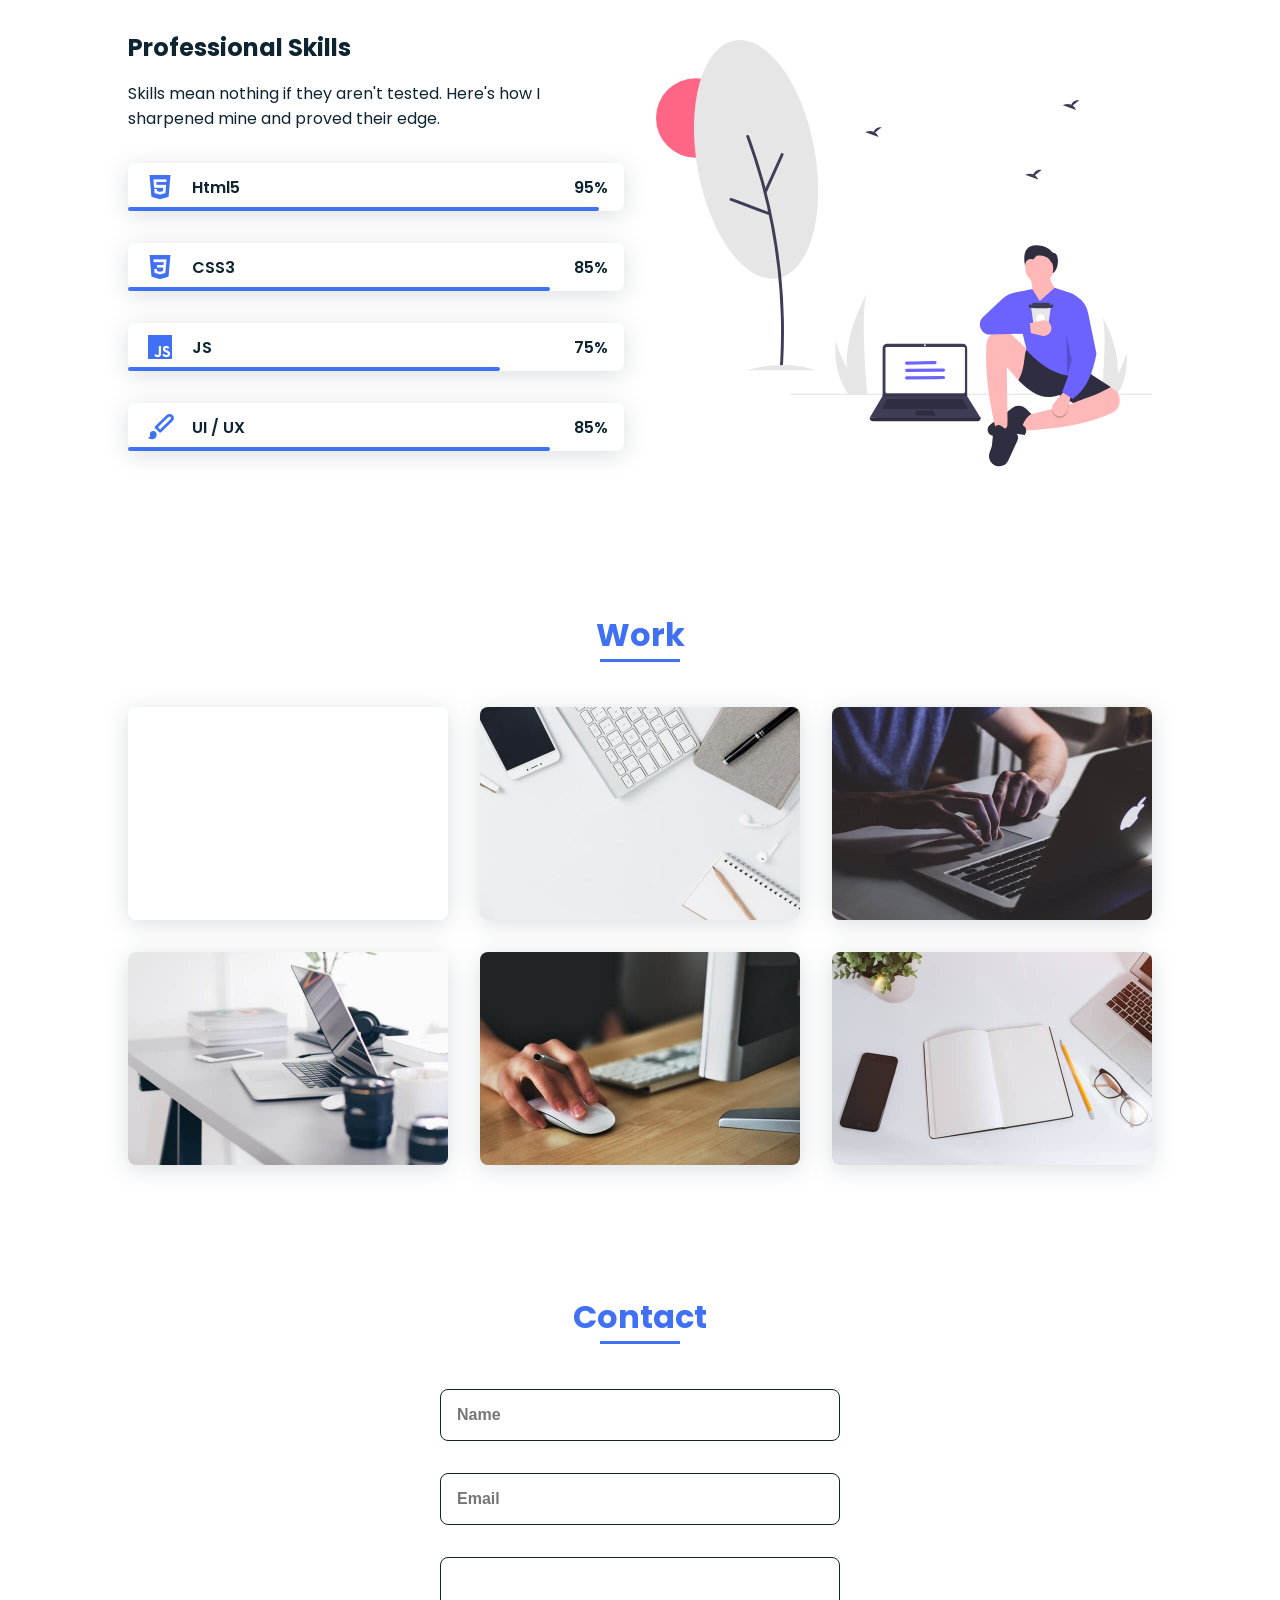
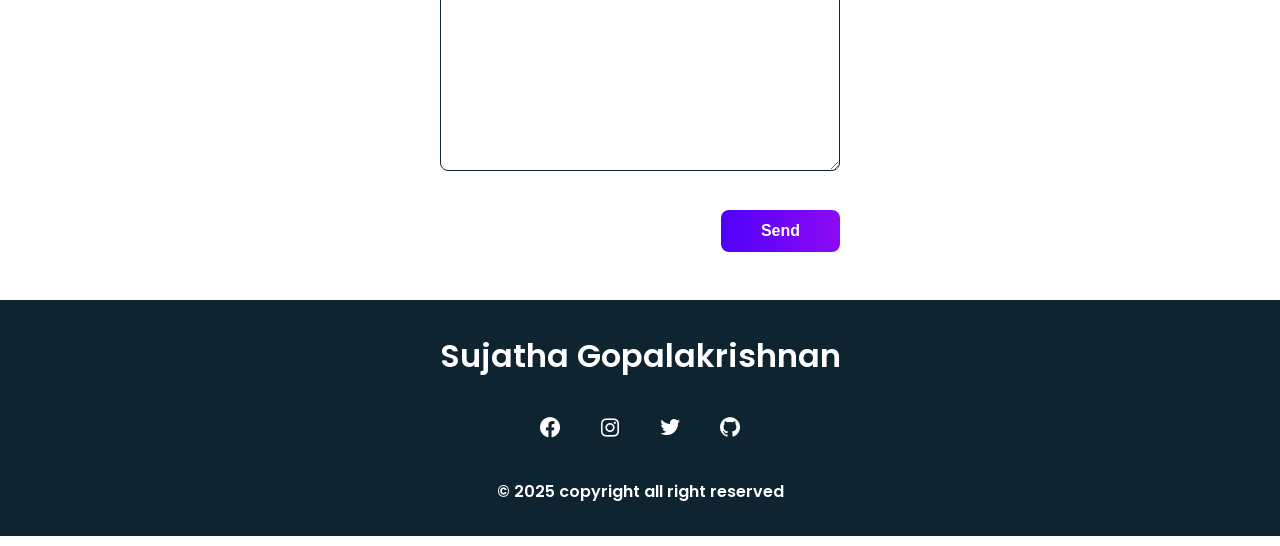
==== commit ae61c0c6: "Update index.html" ====
--- a/index.html
+++ b/index.html
@@ -988,27 +988,27 @@
         >
           
         <div class="work_img">
-          <img src="./photo/work1.jpg" alt="" width="100%" height="auto" />
+          <img src="work1.jpg" alt="" width="100%" height="auto" />
         </div>
 
         <div class="work_img">
-          <img src="./photo/work2.jpg" alt="" width="100%" height="auto" />
+          <img src="work2.jpg" alt="" width="100%" height="auto" />
         </div>
 
         <div class="work_img">
-          <img src="./photo/work3.jpg" alt=""width="100%" height="auto" />
+          <img src="work3.jpg" alt=""width="100%" height="auto" />
         </div>
 
         <div class="work_img">
-          <img src="./photo/work4.jpg" alt=""width="100%" height="auto" />
+          <img src="work4.jpg" alt=""width="100%" height="auto" />
         </div>
 
         <div class="work_img">
-          <img src="./photo/work5.jpg" alt=""width="100%" height="auto" />
+          <img src="work5.jpg" alt=""width="100%" height="auto" />
         </div>
 
         <div class="work_img">
-          <img src="./photo/work6.jpg" alt=""width="100%" height="auto" />
+          <img src="work6.jpg" alt=""width="100%" height="auto" />
         </div>
         </div>
       </section>
@@ -1106,4 +1106,4 @@
       });
     </script>
   </body>
-</html>+</html>
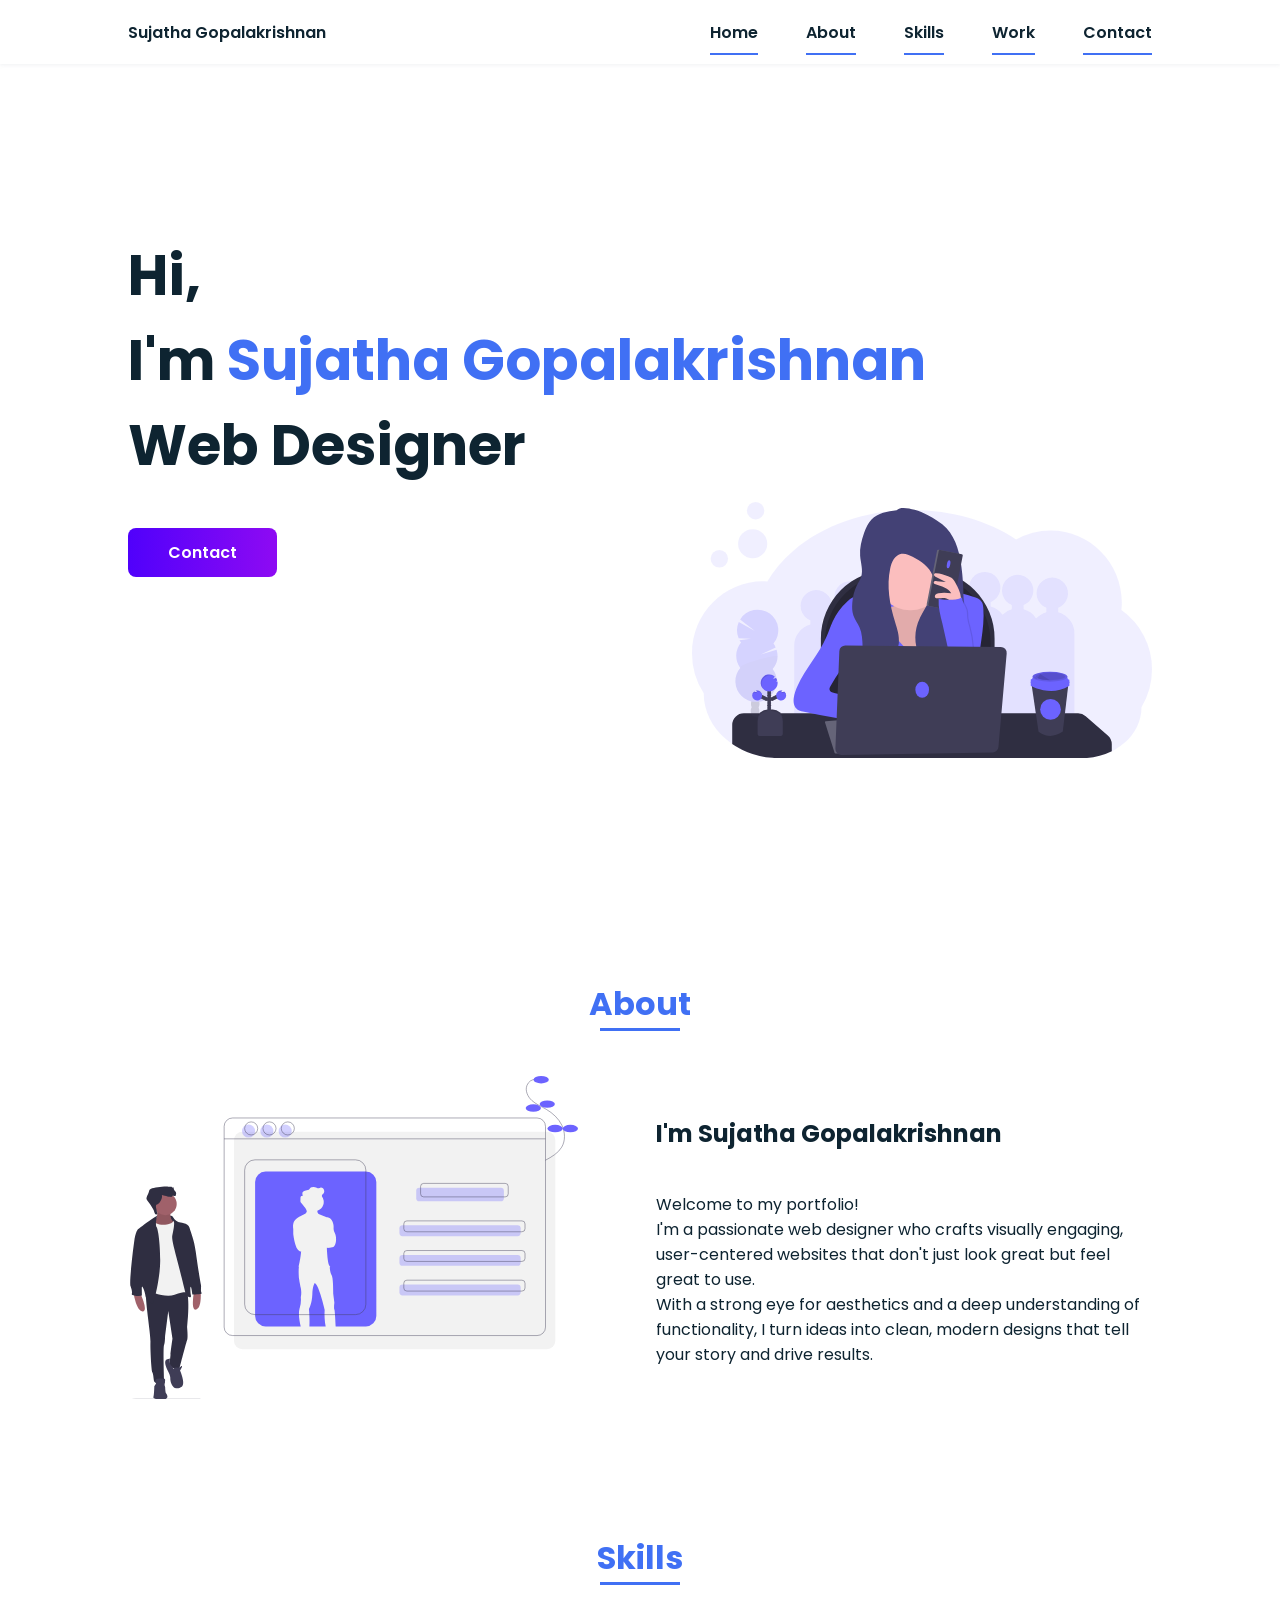
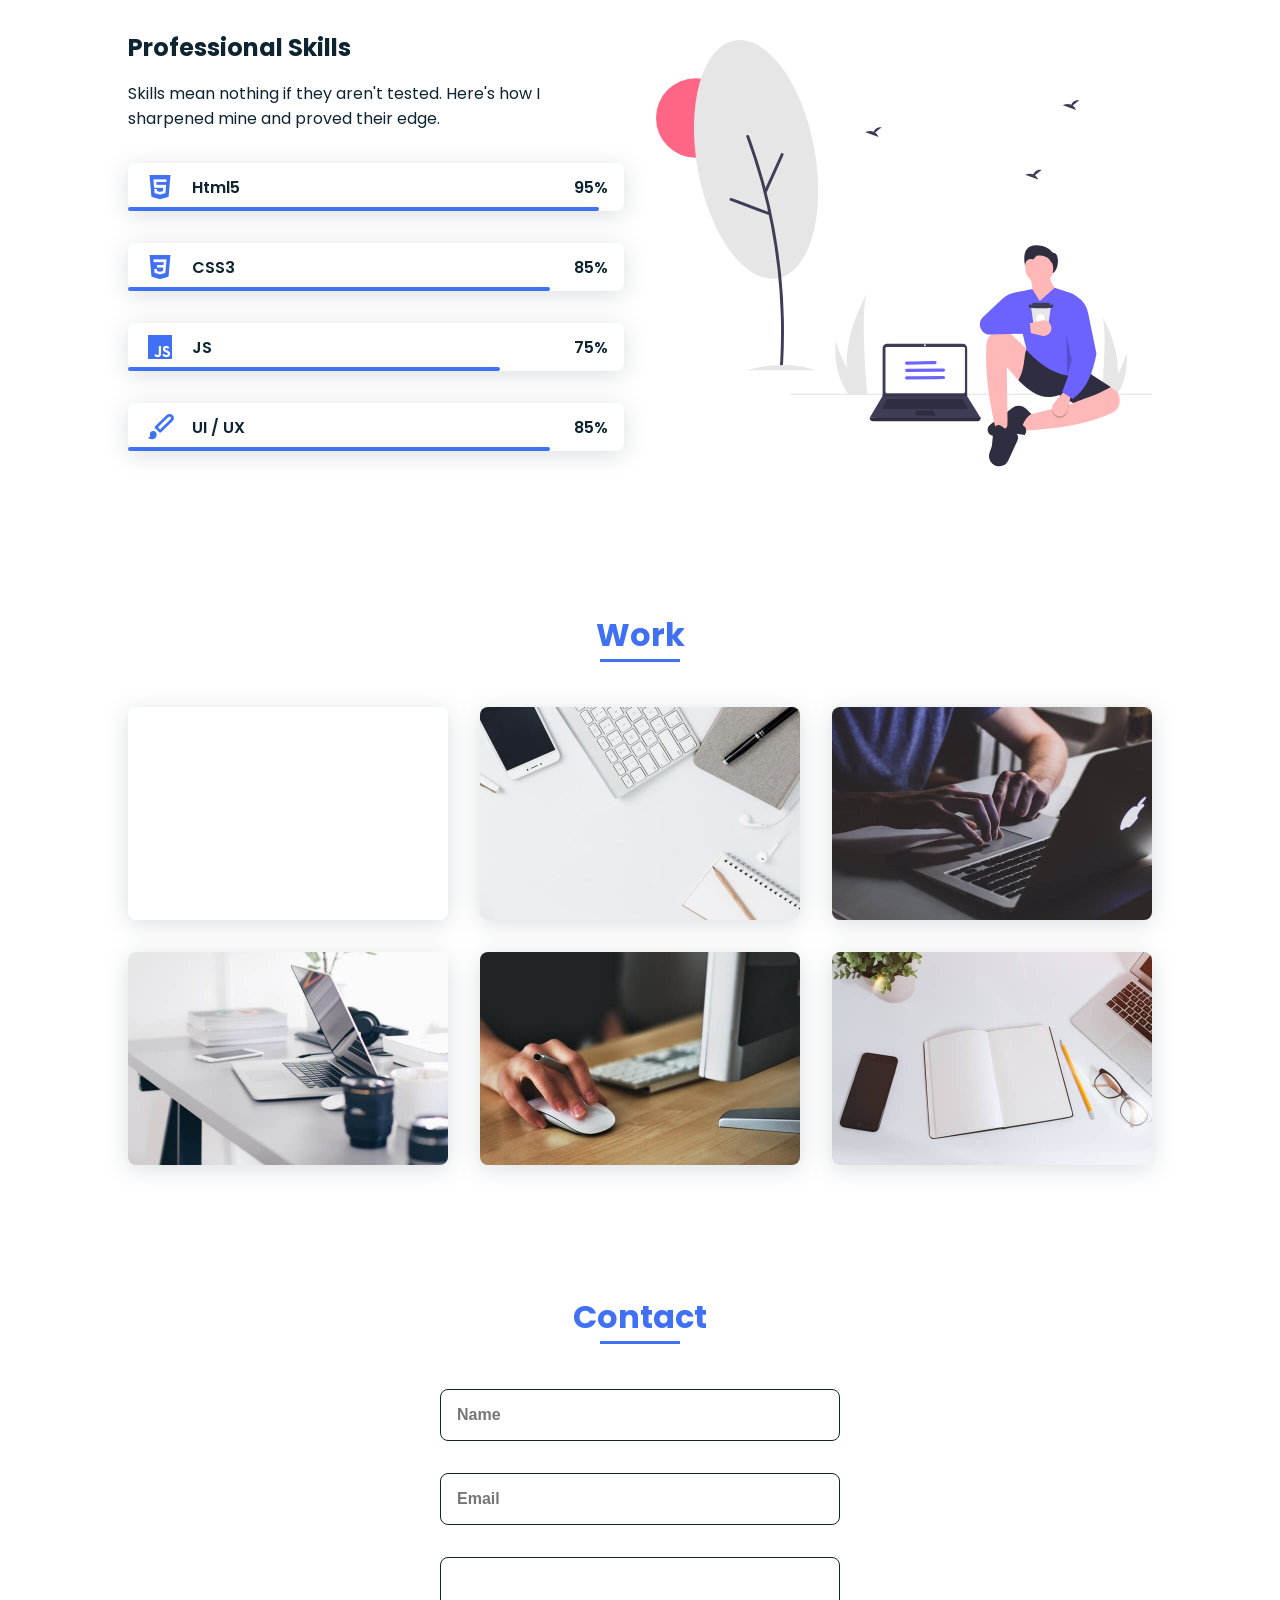
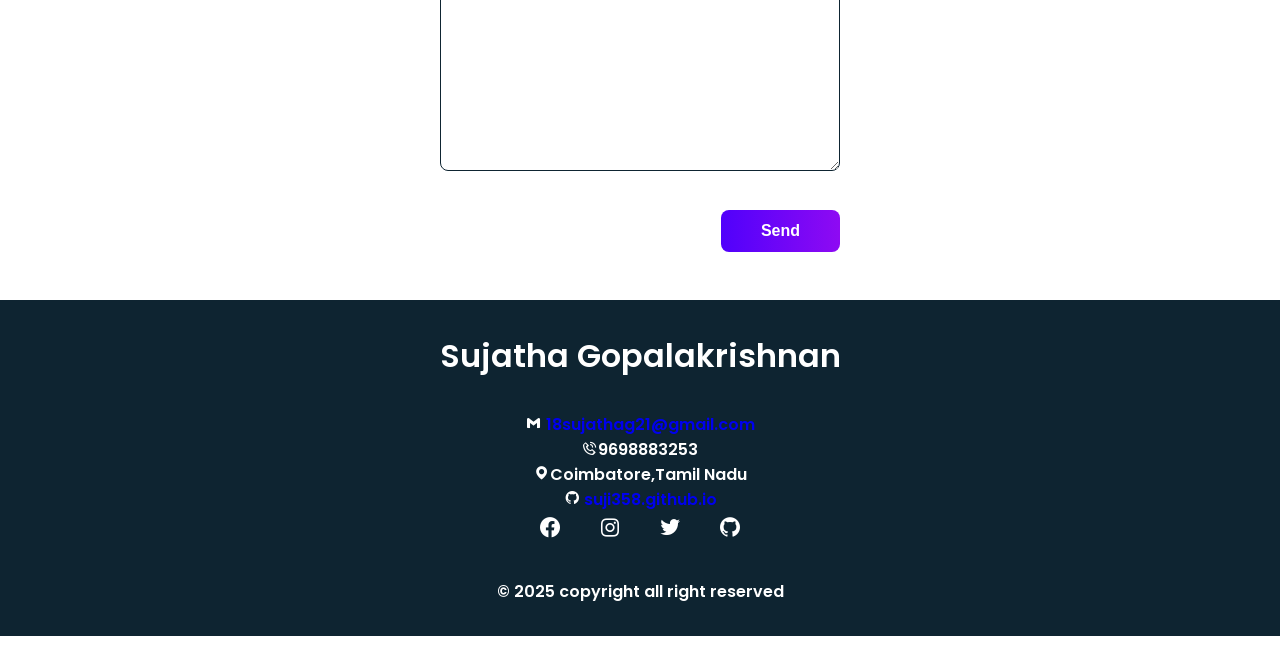
==== commit 7b120c45: "Update index.html" ====
--- a/index.html
+++ b/index.html
@@ -1058,7 +1058,13 @@
       <!-- Footer Section -->
       <footer class="footer">
         <p class="footer_title" data-aos="fade-down">Sujatha Gopalakrishnan</p>
-
+           <div class="footer-content">
+          <p><i class='bx bxl-gmail'></i>
+            <a href="mailto:18sujathag21@gmail.com">18sujathag21@gmail.com</a></p>
+          <p><i class='bx bx-phone-call'></i>9698883253</p>
+          <p><i class='bx bxs-map'></i>Coimbatore,Tamil Nadu</p>
+          <p><i class='bx bxl-github' ></i>
+            <a href="https://suji358.github.io/Portfolio/" target="_blank">suji358.github.io</a></p>
         <div class="footer_socials">
           <a
             href="#"
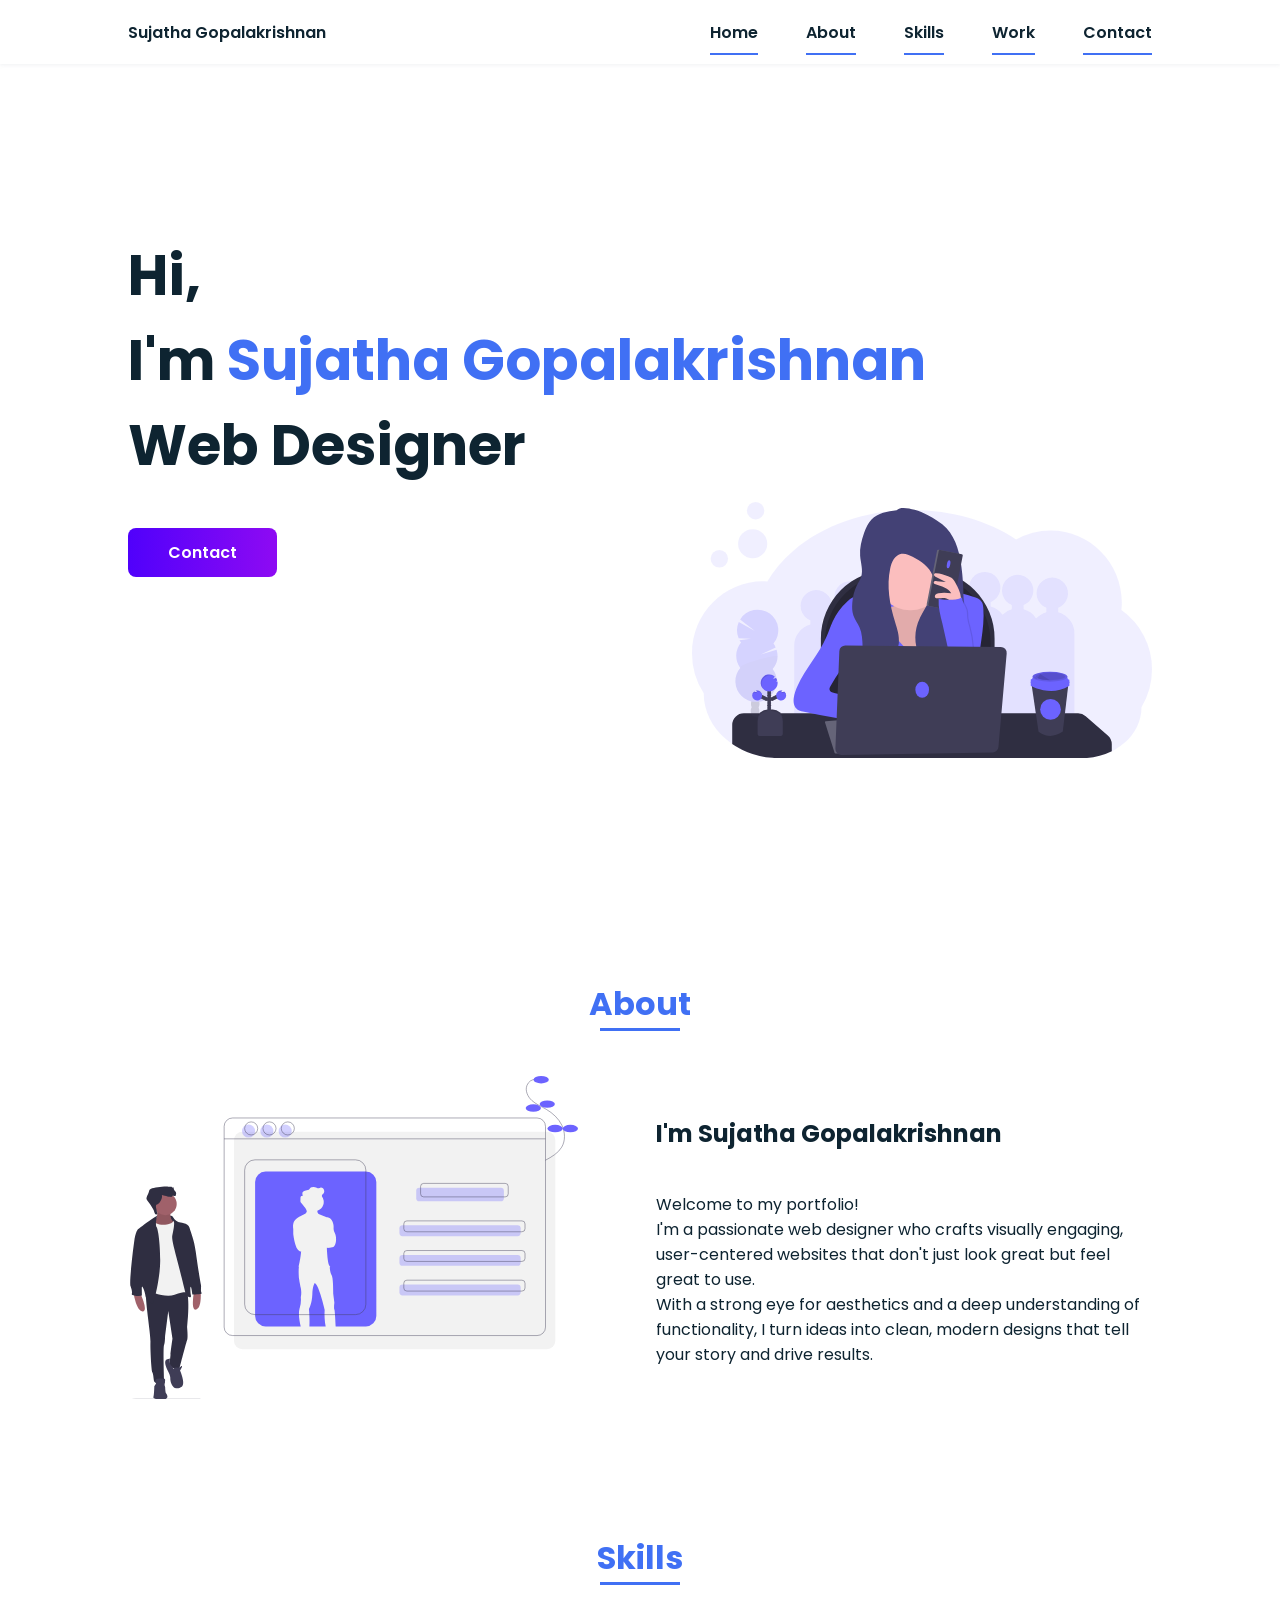
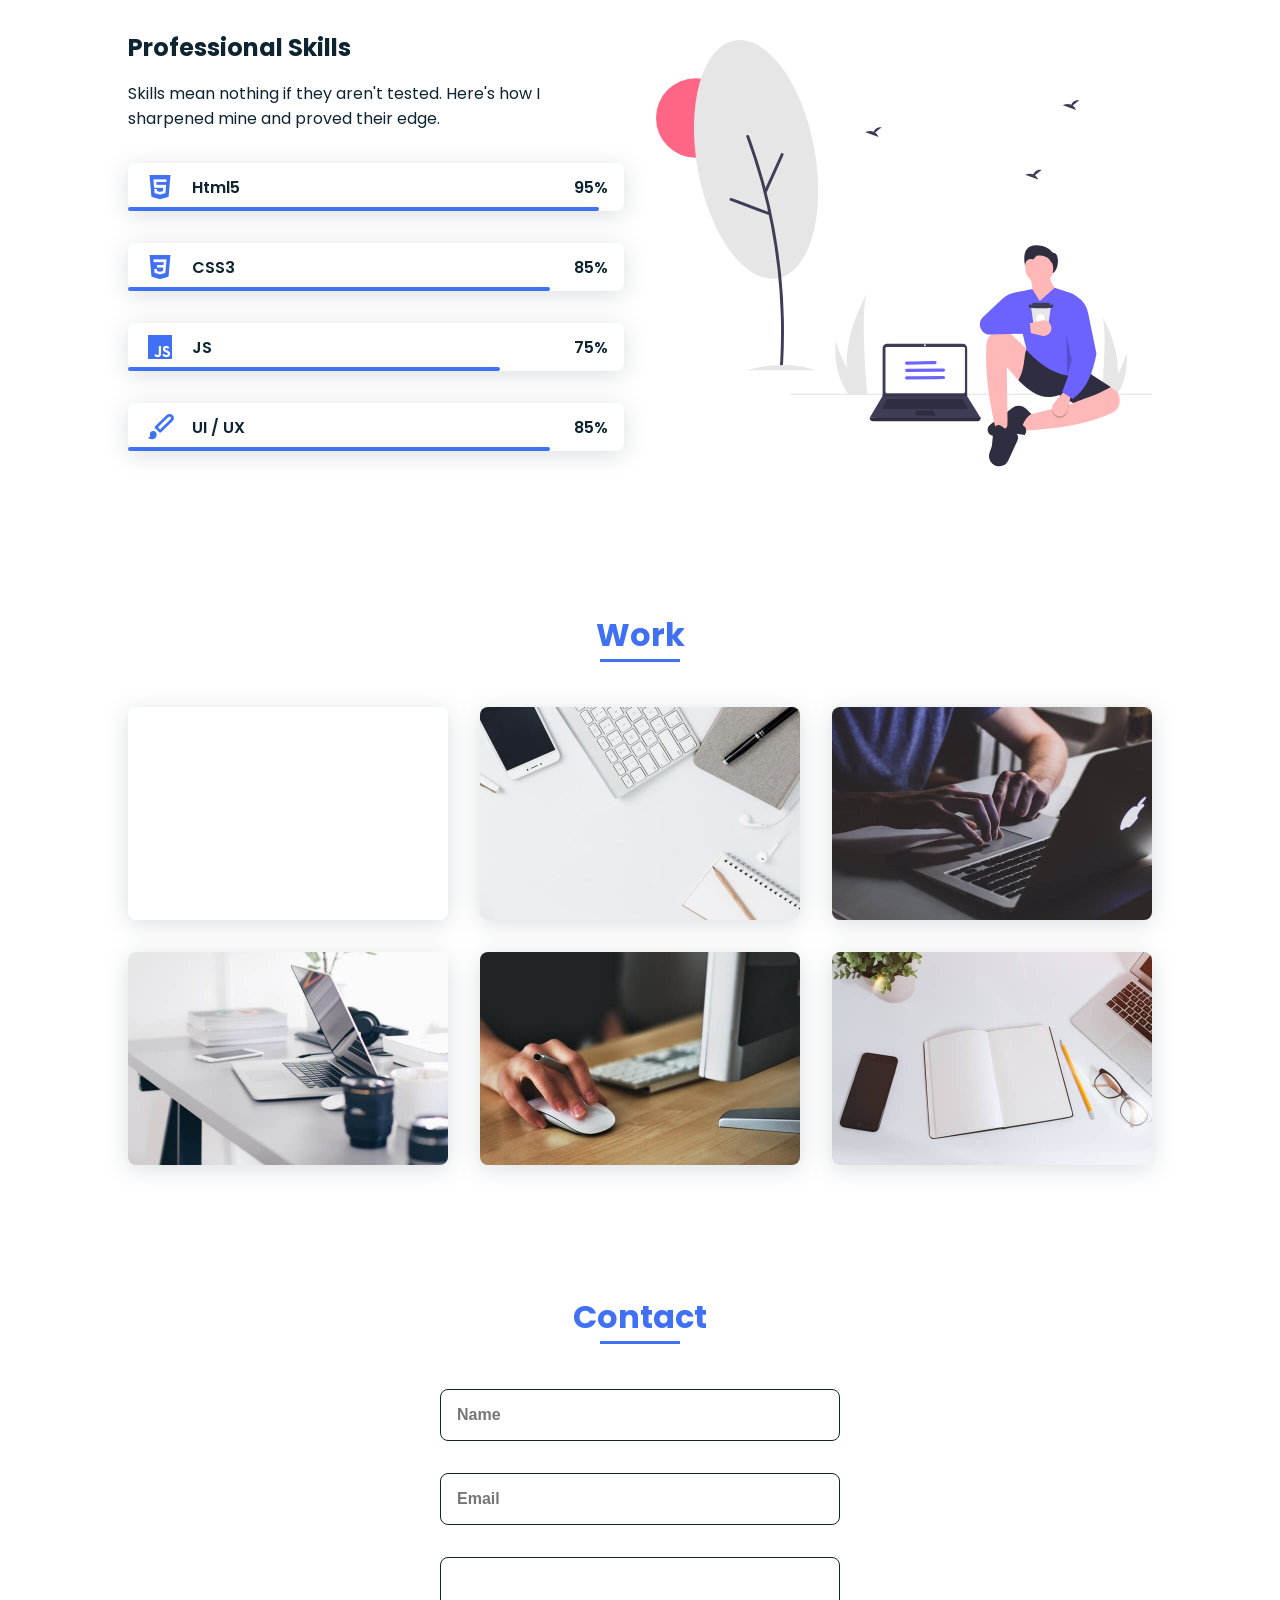
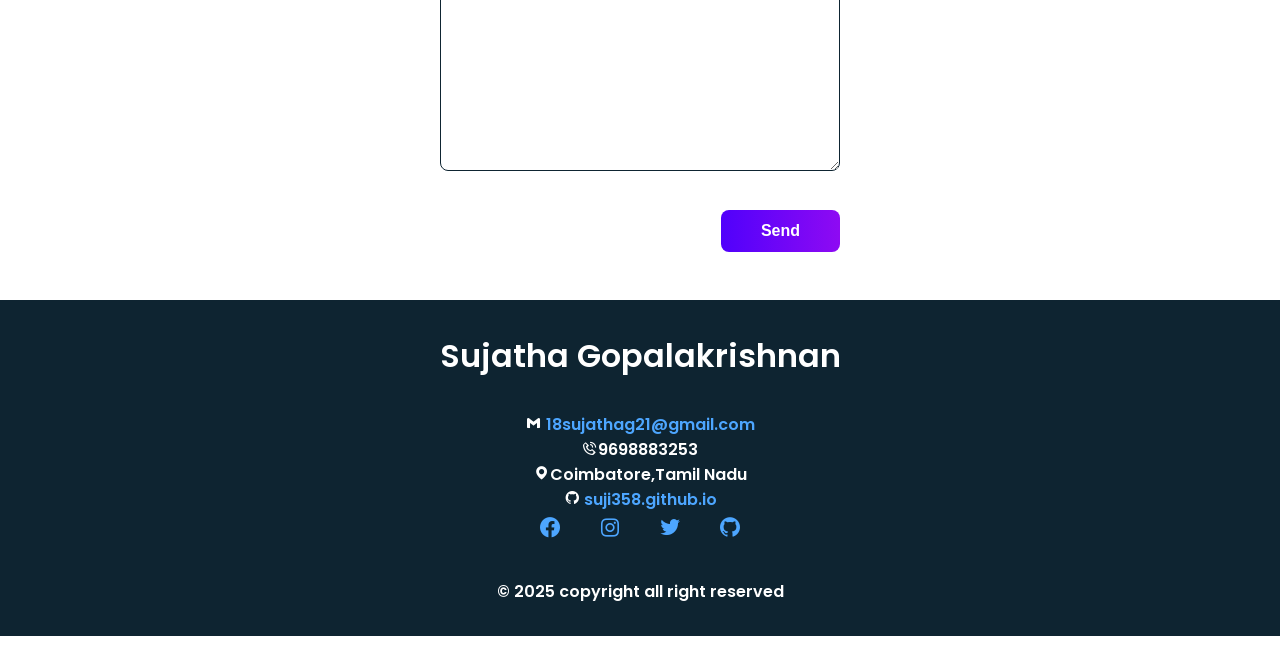
==== commit e0c81bcb: "Update index.html" ====
--- a/index.html
+++ b/index.html
@@ -987,8 +987,10 @@
           data-aos-delay="250"
         >
           
-        <div class="work_img">
-          <img src="work1.jpg" alt="" width="100%" height="auto" />
+       <div class="work_img">
+          <a href="https://suji358.github.io/Portfolio/dental-clinic-website.html" target="_blank">
+            <img src="work1.jpg" alt="" width="100%" height="auto" />
+          </a>
         </div>
 
         <div class="work_img">
--- a/styles.css
+++ b/styles.css
@@ -420,6 +420,21 @@
   color: #fff;
   margin: 0 var(--mb-2);
 }
+.footer-content a {
+  color: #4da6ff;
+  text-decoration: none;
+}
+
+.footer-content a:hover {
+  text-decoration: underline;
+}
+
+/* Responsive Text */
+@media (max-width: 600px) {
+  .footer-content {
+    font-size: 14px;
+  }
+}
 
 @media screen and (min-width: 768px) {
   body {
@@ -523,4 +538,4 @@
   .home_img {
     right: 10%;
   }
-}+}
